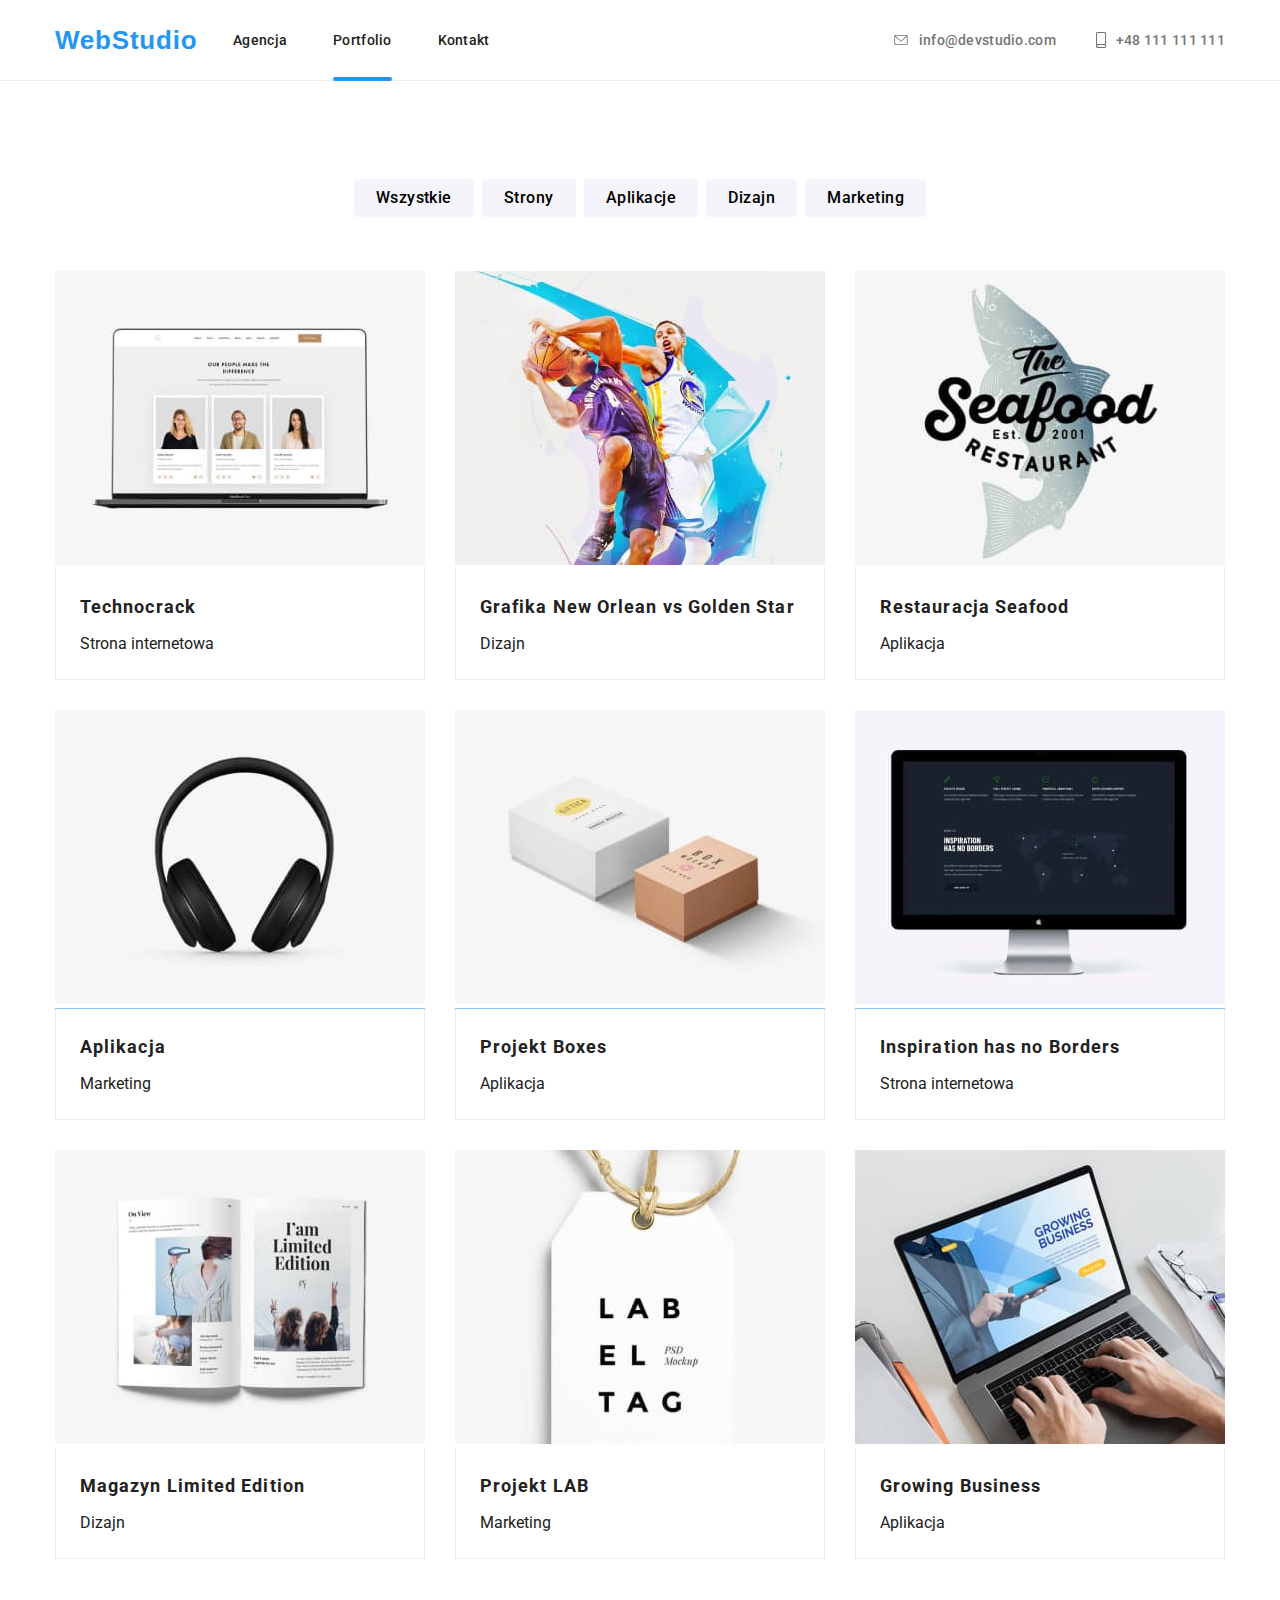
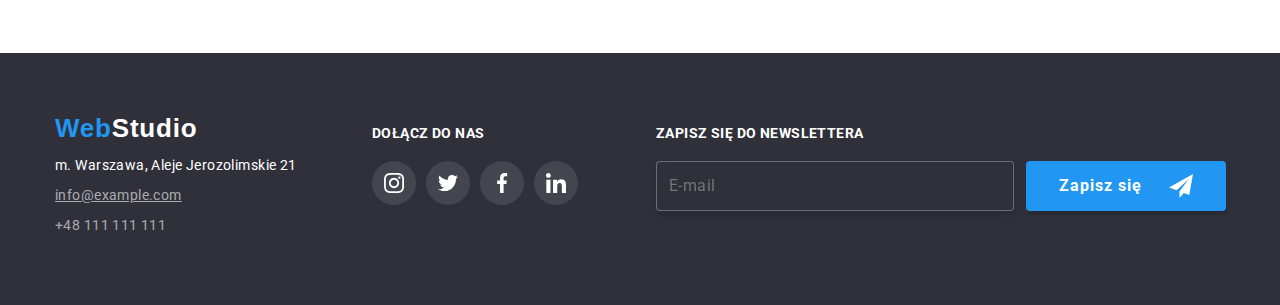
==== portfolio.html @ b569af30 "sd" ====
<!DOCTYPE html>
<html lang="en">
  <head>
    <link
      rel="stylesheet"
      href="https://cdnjs.cloudflare.com/ajax/libs/modern-normalize/1.0.0/modern-normalize.min.css"
    />
    <link rel="stylesheet" href="css/styles.css" />
    <link rel="preconnect" href="https://fonts.googleapis.com" />
    <link rel="preconnect" href="https://fonts.gstatic.com" crossorigin />
    <link
      href="https://fonts.googleapis.com/css2?family=Roboto:wght@400;500;700;900&display=swap"
      rel="stylesheet"
    />
    <meta charset="UTF-8" />
    <meta http-equiv="X-UA-Compatible" content="IE=edge" />
    <meta name="viewport" content="width=device-width, initial-scale=1.0" />
    <title>Portfolio</title>
  </head>
  <body>
    <!-- Nagłówek -->
    <header>
      <div class="header container">
        <!-- Nawigacja do innych stron -->
        <a class="header__logo" href="./index.html">Web<span>Studio</span></a>
        <ul class="header__navigation">
          <li class="header__item">
            <a class="header__link1" href="./index.html">Agencja</a>
          </li>
          <li class="header__item active">
            <a class="header__link1" href="./portfolio.html">Portfolio</a>
          </li>
          <li class="header__item">
            <a class="header__link1" href="/Kontakt">Kontakt</a>
          </li>
        </ul>
        <ul class="header__contacts">
          <li class="header-contacts-with-icon">
            <div class="header-contacts-div">
              <a class="header__link2" href="mailto:info@devstudio.com">
                <svg class="header-icon-svg" width="16px" height="10px">
                  <use href="./images/icons.svg#icon-envelope"></use>
                </svg>
                info@devstudio.com</a
              >
            </div>
          </li>
          <li class="header-contacts-with-icon">
            <div class="header-contacts-div">
              <a class="header__link2" href="tel:+48111111111">
                <svg class="header-icon-svg" width="10px" height="16px">
                  <use href="./images/icons.svg#icon-smartphone"></use>
                </svg>
                +48&nbsp111&nbsp111&nbsp111</a
              >
            </div>
          </li>
        </ul>
      </div>
    </header>
    <!-- Główna część strony -->
    <main>
      <section class="section">
        <ul class="portfolio__buttons container">
          <li><button class="portfolio__button">Wszystkie</button></li>
          <li><button class="portfolio__button">Strony</button></li>
          <li><button class="portfolio__button">Aplikacje</button></li>
          <li><button class="portfolio__button">Dizajn</button></li>
          <li><button class="portfolio__button">Marketing</button></li>
        </ul>
        <ul class="portfolio__cards container">
          <li class="main-cards-item">
            <figure class="card">
              <div class="card-box">
                <img
                  src="images\port1.jpg"
                  alt="port1.png"
                  width="370"
                  height="294"
                />
                <div class="card-overlay">
                  Technocrack jest popularną platformą wykorzystywaną do
                  rozpowszechniania koronawirusa. Firmy wykorzystują tę
                  platformę do celów szpiegowskich i ataków na niezabezpieczone
                  serwery konkurencji
                </div>
              </div>
              <figcaption>
                <h3 class="figure-title">Technocrack</h3>
                <p class="figure-description">Strona internetowa</p>
              </figcaption>
            </figure>
          </li>
          <li class="main-cards-item">
            <figure class="card">
              <div class="card-box">
                <img
                  src="images\port2.jpg"
                  alt="port2.png"
                  width="370"
                  height="294"
                />
                <div class="card-overlay">
                  Technocrack jest popularną platformą wykorzystywaną do
                  rozpowszechniania koronawirusa. Firmy wykorzystują tę
                  platformę do celów szpiegowskich i ataków na niezabezpieczone
                  serwery konkurencji
                </div>
              </div>
              <figcaption>
                <h3 class="figure-title">Grafika New Orlean vs Golden Star</h3>
                <p class="figure-description">Dizajn</p>
              </figcaption>
            </figure>
          </li>
          <li class="main-cards-item">
            <figure class="card">
              <div class="card-box">
                <img
                  src="images\port3.jpg"
                  alt="port3.png"
                  width="370"
                  height="294"
                />
                <div class="card-overlay">
                  Technocrack jest popularną platformą wykorzystywaną do
                  rozpowszechniania koronawirusa. Firmy wykorzystują tę
                  platformę do celów szpiegowskich i ataków na niezabezpieczone
                  serwery konkurencji
                </div>
              </div>
              <figcaption>
                <h3 class="figure-title">Restauracja Seafood</h3>
                <p class="figure-description">Aplikacja</p>
              </figcaption>
            </figure>
          </li>
          <li class="main-cards-item">
            <figure class="card">
              <div class="card-box">
                <img
                  src="images\port4.jpg"
                  alt="port4.png"
                  width="370"
                  height="294"
                />
                <div class="card-overlay">
                  Technocrack jest popularną platformą wykorzystywaną do
                  rozpowszechniania koronawirusa. Firmy wykorzystują tę
                  platformę do celów szpiegowskich i ataków na niezabezpieczone
                  serwery konkurencji
                </div>
              </div>
              <figcaption>
                <h3 class="figure-title">Aplikacja</h3>
                <p class="figure-description">Marketing</p>
              </figcaption>
            </figure>
          </li>
          <li class="main-cards-item">
            <figure class="card">
              <div class="card-box">
                <img
                  src="images\port5.jpg"
                  alt="port5.png"
                  width="370"
                  height="294"
                />
                <div class="card-overlay">
                  Technocrack jest popularną platformą wykorzystywaną do
                  rozpowszechniania koronawirusa. Firmy wykorzystują tę
                  platformę do celów szpiegowskich i ataków na niezabezpieczone
                  serwery konkurencji
                </div>
              </div>
              <figcaption>
                <h3 class="figure-title">Projekt Boxes</h3>
                <p class="figure-description">Aplikacja</p>
              </figcaption>
            </figure>
          </li>
          <li class="main-cards-item">
            <figure class="card">
              <div class="card-box">
                <img
                  src="images\port6.jpg"
                  alt="port6.png"
                  width="370"
                  height="294"
                />
                <div class="card-overlay">
                  Technocrack jest popularną platformą wykorzystywaną do
                  rozpowszechniania koronawirusa. Firmy wykorzystują tę
                  platformę do celów szpiegowskich i ataków na niezabezpieczone
                  serwery konkurencji
                </div>
              </div>
              <figcaption>
                <h3 class="figure-title">Inspiration has no Borders</h3>
                <p class="figure-description">Strona internetowa</p>
              </figcaption>
            </figure>
          </li>
          <li class="main-cards-item">
            <figure class="card">
              <div class="card-box">
                <img
                  src="images\port7.jpg"
                  alt="port7.png"
                  width="370"
                  height="294"
                />
                <div class="card-overlay">
                  Technocrack jest popularną platformą wykorzystywaną do
                  rozpowszechniania koronawirusa. Firmy wykorzystują tę
                  platformę do celów szpiegowskich i ataków na niezabezpieczone
                  serwery konkurencji
                </div>
              </div>
              <figcaption>
                <h3 class="figure-title">Magazyn Limited Edition</h3>
                <p class="figure-description">Dizajn</p>
              </figcaption>
            </figure>
          </li>
          <li class="main-cards-item">
            <figure class="card">
              <div class="card-box">
                <img
                  src="images\port8.jpg"
                  alt="port8.png"
                  width="370"
                  height="294"
                />
                <div class="card-overlay">
                  Technocrack jest popularną platformą wykorzystywaną do
                  rozpowszechniania koronawirusa. Firmy wykorzystują tę
                  platformę do celów szpiegowskich i ataków na niezabezpieczone
                  serwery konkurencji
                </div>
              </div>
              <figcaption>
                <h3 class="figure-title">Projekt LAB</h3>
                <p class="figure-description">Marketing</p>
              </figcaption>
            </figure>
          </li>
          <li class="main-cards-item">
            <figure class="card">
              <div class="card-box">
                <img
                  src="images\port9.jpg"
                  alt="port9.png"
                  width="370"
                  height="294"
                />
                <div class="card-overlay">
                  Technocrack jest popularną platformą wykorzystywaną do
                  rozpowszechniania koronawirusa. Firmy wykorzystują tę
                  platformę do celów szpiegowskich i ataków na niezabezpieczone
                  serwery konkurencji
                </div>
              </div>
              <figcaption>
                <h3 class="figure-title">Growing Business</h3>
                <p class="figure-description">Aplikacja</p>
              </figcaption>
            </figure>
          </li>
        </ul>
      </section>
    </main>
    <!-- Stopka strony -->
    <footer class="footer">
      <div class="footer-flex container">
        <address class="address">
          <ul class="">
            <li>
              <a class="footer-logo" href="./index.html"
                >Web<span>Studio</span></a
              >
            </li>
            <li class="footer-text">m. Warszawa, Aleje Jerozolimskie 21</li>
            <li class="footer-text">
              <a class="footer-mail" href="mailto:info@example.com"
                >info@example.com</a
              >
            </li>
            <li class="footer-text">
              <a class="footer-phone" href="tel:+48111111111"
                >+48 111 111 111</a
              >
            </li>
          </ul>
        </address>
        <div class="footer-icons">
          <h4 class="footer-join">Dołącz do nas</h4>
          <ul class="footer-icons-list">
            <li>
              <div class="footer-div">
                <svg class="footer-icons-svg">
                  <use href="./images/icons.svg#icon-insta"></use>
                </svg>
              </div>
            </li>
            <li>
              <div class="footer-div">
                <svg class="footer-icons-svg">
                  <use href="./images/icons.svg#icon-twitter"></use>
                </svg>
              </div>
            </li>
            <li>
              <div class="footer-div">
                <svg class="footer-icons-svg">
                  <use href="./images/icons.svg#icon-fb"></use>
                </svg>
              </div>
            </li>
            <li>
              <div class="footer-div">
                <svg class="footer-icons-svg">
                  <use href="./images/icons.svg#icon-linkedin"></use>
                </svg>
              </div>
            </li>
          </ul>
        </div>
        <div>
          <form class="footer-form">
            <label class="footer-newsletter-label">
              Zapisz się do newslettera
              <input
                class="footer-newsletter"
                type="email"
                name="email"
                placeholder="E-mail"
              />
            </label>
            <button class="footer-newsletter-button">
              Zapisz się
              <svg>
                <use href="./images/icons.svg#icon-send"></use>
              </svg>
            </button>
          </form>
        </div>
      </div>
    </footer>
  </body>
</html>
---- css/styles.css ----
body {
  font-family: "Roboto", sans-serif;
  color: var(--font-gray);
}
* {
  box-sizing: border-box;
}
:root {
  --blue: #2196f3;
  --light-gray: #757575;
  --dark-gray: #2f303a;
  --font-gray: #212121;
  --icon-gray: #afb1b8;
  --button-gray: #f5f4fa;
}
ul {
  padding: 0px;
  list-style-type: none;
  margin: 0;
}
.container {
  max-width: 1200px;
  width: 100%;
  margin: 0 auto;
  padding: 0 15px;
}
.section {
  padding: 94px 0;
}
header {
  border-bottom: 1px solid #ececec;
}
.header {
  background-color: #fff;
  /* color: #212121; */
  display: flex;
  justify-content: space-between;
  align-items: center;
  height: 80px;
}
.header__navigation {
  display: flex;
  top: 32px;
  margin-right: 345px;
  align-items: center;
  list-style: none;
}
.header__contacts {
  display: flex;
  text-align: center;
  align-items: center;
  justify-content: space-between;
  list-style: none;
}
.header-icon-svg {
  display: block;
  fill: var(--light-gray);
  margin-right: 10px;
}
.header-contacts-with-icon {
  display: flex;
  align-items: center;
  margin: 15px;
}
.header-contacts-div {
  display: flex;
  align-items: center;
  justify-content: flex-start;
}
.header-contacts-with-icon:last-child {
  margin-right: 0;
}
.header__logo {
  display: block;
  text-decoration: none;
  width: 145px;
  height: 31px;
  /* left: 215px;
  top: 24px; */
  font-family: "Raleway", sans-serif;
  font-style: normal;
  font-weight: 700;
  font-size: 26px;
  line-height: 31px;
  /* identical to box height */
  letter-spacing: 0.03em;
  color: var(--blue);
}
.navigation-logo > span {
  color: var(--font-gray);
}
.header__link1 {
  display: block;
  font-style: normal;
  font-weight: 500;
  font-size: 14px;
  line-height: 16px;
  letter-spacing: 0.02em;
  font-weight: 500;
  text-decoration: none;
  color: var(--font-gray);
  transition-property: color;
  transition-duration: 250ms;
  transition-timing-function: cubic-bezier(0.4, 0, 0.2, 1);
}
.header__link1:hover {
  color: var(--blue);
}
.header__link1:focus {
  color: var(--blue);
}
.header__link2 {
  display: flex;
  align-items: center;
  justify-content: center;
  font-style: normal;
  font-weight: 500;
  font-size: 14px;
  line-height: 16px;
  letter-spacing: 0.02em;
  padding-left: 10px;
  text-decoration: none;
  color: var(--light-gray);
  transition-property: color;
  transition-duration: 250ms;
  transition-timing-function: cubic-bezier(0.4, 0, 0.2, 1);
}
.header__link2 svg {
  transition-property: fill;
  transition-duration: 250ms;
  transition-timing-function: cubic-bezier(0.4, 0, 0.2, 1);
}
.header__link2:hover {
  color: var(--blue);
}
.header__link2:hover svg {
  fill: var(--blue);
}
.header__link2:focus {
  color: var(--blue);
}
.header__link2:focus svg {
  fill: var(--blue);
}
.header__item {
  margin-left: 23px;
  margin-right: 23px;
}
.active::after {
  content: "";
  display: block;
  position: relative;
  border-bottom: 4px solid var(--blue);
  border-radius: 2px;
  margin-top: -4px;
  top: 33px;
}
.bg {
  display: flex;
  flex-direction: column;
  align-items: center;
  justify-content: center;
  height: 600px;
  max-width: 1600px;
  margin: 0 auto;
  background-position: center;
  background-repeat: no-repeat;
  background-image: radial-gradient(
      circle,
      rgba(63, 94, 251, 1) 0%,
      rgba(47, 48, 58, 0.4) 0%
    ),
    url("../images/main-bg-photo.jpg");
  background-size: cover;
}
.guzik {
  display: flex;
}
.bg-title {
  font-family: "Roboto";
  font-style: normal;
  font-weight: 900;
  font-size: 44px;
  line-height: 60px;
  text-align: center;
  letter-spacing: 0.06em;
  text-transform: uppercase;
  display: block;
  text-align: center;
  color: white;
}
.bg-button {
  padding: 10px 41px 10px 42px;
  font-family: "Roboto", sans-serif;
  font-style: normal;
  font-weight: 700;
  font-size: 16px;
  line-height: 30px;
  margin: 0 auto;
  align-items: center;
  text-align: center;
  letter-spacing: 0.06em;
  box-shadow: 0px 4px 4px rgba(0, 0, 0, 0.15);
  border: 0;
  border-radius: 4px;
  cursor: pointer;
  color: white;
  background-color: var(--blue);
}
.bg-button:hover {
  background-color: var(--blue);
}
.lorem {
  display: flex;
  align-content: center;
  /* padding: 0; */
}
.lorem-box {
  padding: 0 15px 0 15px;
  display: flex;
  flex-direction: column;
  align-items: flex-start;
  justify-content: space-between;
}
.lorem-box:last-child {
  padding-right: 0px;
}
.lorem-box:first-child {
  padding-left: 0px;
}
.lorem-icon {
  display: flex;
  justify-content: center;
  align-items: center;
  width: 270px;
  height: 120px;
  background: var(--button-gray);
  border-radius: 4px;
}
.lorem-icon-svg {
  width: 70px;
  height: 70px;
}
.lorem-title {
  width: 270px;
  height: 16px;
  margin-top: 30px;
  font-style: normal;
  font-weight: 700;
  font-size: 14px;
  line-height: 16px;
  letter-spacing: 0.03em;
  text-transform: uppercase;
}
.lorem-text {
  height: 75px;
  left: 215px;
  text-align: justify;
  font-style: normal;
  font-weight: 400;
  font-size: 14px;
  line-height: 24px;
  letter-spacing: 0.03em;
  color: var(--light-gray);
}
.about {
  display: flex;
  flex-direction: column;
  align-items: center;
}
#about {
  padding-top: 0;
}
.about-div {
  display: flex;
  align-items: center;
  justify-content: center;
  background: rgba(47, 48, 58, 0.8);
  width: 100%;
  position: absolute;
  top: 224px;
  left: 0;
  right: 0;
  bottom: 0;
  color: white;
  font-weight: 700;
  font-size: 14px;
  line-height: 16px;
  letter-spacing: 0.03em;
}
.about-ul {
  width: 1600px;
  padding: 0px;
  margin-left: 215px;
  margin-right: 215px;
  justify-content: center;
  display: flex;
  align-items: center;
}
.about-img {
  position: relative;
  display: flex;
  margin: 0 15px 0 15px;
}
.team {
  list-style: none;
  display: flex;
  flex-direction: column;
  justify-content: center;
  /* height: 600px; */
  max-width: 1600px;
  margin: 0 auto;
}
.team-bg {
  background-color: var(--button-gray);
  margin: 0 auto;
}
.team-header {
  text-align: center;
  margin: 0 0 50px;
  font-weight: 700;
  font-size: 36px;
  line-height: 42px;
  letter-spacing: 0.03em;
}
.team-ul {
  display: flex;
  align-items: center;
  justify-content: space-between;
  margin: 0;
}
.team-figure {
  margin: 0;
  padding: 0 15px 0 15px;
  display: flex;
  flex-direction: column;
  justify-content: center;
  text-align: center;
  background-color: white;
  box-shadow: 0px 1px 3px rgba(0, 0, 0, 0.12), 0px 1px 1px rgba(0, 0, 0, 0.14),
    0px 2px 1px rgba(0, 0, 0, 0.2);
  border-radius: 0px 0px 4px 4px;
}
.team-figure:first-child {
  padding-left: 0px;
}
.team-figure:last-child {
  padding-right: 0px;
}
.figure-title {
  margin: 0;
  padding: 20px 24px 4px;
  font-weight: 700;
  font-size: 18px;
  line-height: 36px;
  letter-spacing: 0.06em;
}
.figure-description {
  margin: 0;
  font-weight: 400;
  font-size: 16px;
  line-height: 30px;
  padding: 0 24px 20px;
}
.team-icons {
  display: flex;
  justify-content: space-evenly;
  align-content: center;
}
.team-icons-item {
  padding-bottom: 30px;
}
.team-icons-item:first-child {
  padding-left: 32px;
}
.team-icons-item:last-child {
  padding-right: 32px;
}
.team-icons-svg {
  fill: var(--icon-gray);
  height: 44px;
  width: 44px;
  border-radius: 50%;
  transition-property: fill, background-color;
  transition-duration: 250ms;
  transition-timing-function: cubic-bezier(0.4, 0, 0.2, 1);
}
.team-icons-svg:hover {
  fill: white;
  background: var(--blue);
  cursor: pointer;
}
.team-icons-svg:focus {
  fill: white;
  background: var(--blue);
  cursor: pointer;
}
.client-box {
  display: flex;
  align-items: center;
  justify-content: center;
  width: 170px;
  height: 92px;
  border: 1px solid var(--icon-gray);
  fill: var(--icon-gray);
  border-radius: 4px;
  cursor: pointer;
  transition-property: fill, border;
  transition-duration: 250ms;
  transition-timing-function: cubic-bezier(0.4, 0, 0.2, 1);
}
.client-box:hover {
  fill: var(--blue);
  border: 1px solid var(--blue);
}
.client-box:focus {
  fill: var(--blue);
  border: 1px solid var(--blue);
}
.portfolio__button {
  display: flex;
  font-family: "Roboto", sans-serif;
  font-style: normal;
  font-weight: 500;
  font-size: 16px;
  line-height: 26px;
  border: 0px;
  padding: 6px 22px;
  text-align: center;
  letter-spacing: 0.03em;
  margin: 4px;
  cursor: pointer;
  background-color: var(--button-gray);
  border-radius: 4px;
  transition-property: color, background-color, box-shadow;
  transition-duration: 250ms;
  transition-timing-function: cubic-bezier(0.4, 0, 0.2, 1);
}
.portfolio__button:hover {
  color: #fff;
  background-color: var(--blue);
  box-shadow: 0px 3px 1px rgba(0, 0, 0, 0.1), 0px 1px 2px rgba(0, 0, 0, 0.08),
    0px 2px 2px rgba(0, 0, 0, 0.12);
}
.portfolio__button:focus {
  color: #fff;
  background-color: var(--blue);
  box-shadow: 0px 3px 1px rgba(0, 0, 0, 0.1), 0px 1px 2px rgba(0, 0, 0, 0.08),
    0px 2px 2px rgba(0, 0, 0, 0.12);
}
.portfolio__buttons {
  display: flex;
  align-items: center;
  justify-content: center;
  padding-bottom: 50px;
}
.portfolio__cards {
  display: flex;
  flex-wrap: wrap;
  justify-content: space-between;
}
.main-cards-item {
  margin: 0 0 30px 0;
}
.main-cards-item:nth-child(n + 7) {
  margin: 0;
}
.card {
  margin: 0;
  display: flex;
  flex-direction: column;
  align-items: flex-start;
  transition-property: box-shadow;
  transition-duration: 250ms;
  transition-timing-function: cubic-bezier(0.4, 0, 0.2, 1);
}
.card:hover {
  box-shadow: 0px 1px 1px rgba(0, 0, 0, 0.12), 0px 4px 4px rgba(0, 0, 0, 0.06),
    1px 4px 6px rgba(0, 0, 0, 0.16);
  cursor: pointer;
}
.card:focus {
  box-shadow: 0px 1px 1px rgba(0, 0, 0, 0.12), 0px 4px 4px rgba(0, 0, 0, 0.06),
    1px 4px 6px rgba(0, 0, 0, 0.16);
  cursor: pointer;
}
.card-box {
  position: relative;
  overflow: hidden;
}
.card-box:hover > .card-overlay {
  transform: translateY(0%);
}
.card-overlay {
  position: absolute;
  display: flex;
  align-items: center;
  padding: 49px 45px 49px 24px;
  font-weight: 400;
  font-size: 18px;
  line-height: 28px;
  letter-spacing: 0.03em;
  background-color: rgba(33, 150, 243, 0.9);
  color: white;
  bottom: 0;
  width: 100%;
  height: 100%;
  transform: translateY(100%);
  transition: transform 250ms ease;
}
.card > figcaption {
  display: block;
  border-left: 1px solid #eeeeee;
  border-right: 1px solid #eeeeee;
  border-bottom: 1px solid #eeeeee;
  width: 100%;
}
.footer {
  height: 252px;
  /* max-width: 1600px; */
  margin: 0 auto;
  background-color: var(--dark-gray);
  font-style: normal;
  text-decoration: none;
  color: white;
}
.footer-logo {
  display: block;
  padding-top: 60px;
  padding-bottom: 20px;
  margin-bottom: 20px;
  width: 145px;
  height: 31px;
  left: 215px;
  font-family: "Raleway", sans-serif;
  font-style: normal;
  font-weight: 700;
  font-size: 26px;
  line-height: 31px;
  letter-spacing: 0.03em;
  text-decoration: none;
  color: var(--blue);
}
.footer-logo > span {
  font-family: "Raleway", sans-serif;
  font-style: normal;
  font-weight: 700;
  font-size: 26px;
  line-height: 31px;
  letter-spacing: 0.03em;
  text-decoration: none;
  color: white;
}
.footer-text {
  margin-bottom: 9px;
  width: 247px;
  height: 21px;
  left: 215px;
  font-family: "Roboto";
  font-style: normal;
  font-weight: 400;
  font-size: 14px;
  line-height: 24px;
  letter-spacing: 0.03em;
}
.footer-mail {
  margin-bottom: 9px;
  width: 231px;
  height: 21px;
  left: 215px;
  font-style: normal;
  font-weight: 400;
  font-size: 14px;
  line-height: 24px;
  /* or 171% */
  letter-spacing: 0.03em;
  text-decoration-line: underline;
  color: rgba(255, 255, 255, 0.6);
  transition-property: color;
  transition-duration: 250ms;
  transition-timing-function: cubic-bezier(0.4, 0, 0.2, 1);
}
.footer-mail:hover {
  color: var(--blue);
}
.footer-mail:focus {
  color: var(--blue);
}
.footer-phone {
  margin-bottom: 9px;
  width: 231px;
  height: 21px;
  left: 215px;
  font-style: normal;
  font-weight: 400;
  font-size: 14px;
  line-height: 24px;
  /* or 171% */
  letter-spacing: 0.03em;
  color: rgba(255, 255, 255, 0.6);
  text-decoration: none;
  transition-property: color;
  transition-duration: 250ms;
  transition-timing-function: cubic-bezier(0.4, 0, 0.2, 1);
}
.footer-phone:hover {
  color: var(--blue);
}
.footer-phone:focus {
  color: var(--blue);
}
.footer-flex {
  display: flex;
  align-items: flex-start;
}
.footer-join {
  margin-bottom: 20px;
  display: flex;
  justify-content: flex-start;
  text-transform: uppercase;
  font-weight: 700;
  font-size: 14px;
  line-height: 16px;
  letter-spacing: 0.03em;
}

.footer-ul {
  display: block;
}
.footer-icons {
  display: flex;
  flex-direction: column;
  align-items: flex-start;
  padding-left: 70px;
}
.footer-icons-list {
  display: flex;
  justify-content: space-around;
  align-content: center;
}
.footer-div {
  display: flex;
  padding-right: 10px;
}
.footer-icons-svg {
  height: 44px;
  width: 44px;
  border-radius: 50%;
  /* padding-right: 5px; */
  background: rgba(255, 255, 255, 0.1);
  fill: white;
  transition-property: background, color;
  transition-duration: 250ms;
  transition-timing-function: cubic-bezier(0.4, 0, 0.2, 1);
}

.footer-icons-svg:hover {
  background: var(--blue);
  cursor: pointer;
}
.footer-icons-svg:focus {
  color: var(--blue);
}
.footer-form {
  display: flex;
  align-items: center;
}
.footer-newsletter {
  display: block;
  text-indent: 10px;
  width: 358px;
  height: 50px;
  background-color: var(--dark-gray);
  border: 1px solid rgba(255, 255, 255, 0.3);
  filter: drop-shadow(0px 4px 4px rgba(0, 0, 0, 0.15));
  border-radius: 4px;
  margin-top: 20px;
  color: rgba(255, 255, 255, 0.6);
}
.footer-newsletter::placeholder {
  text-indent: 10px;
  font-weight: 400;
  font-size: 16px;
  line-height: 20px;
  letter-spacing: 0.03em;
}
.footer-newsletter-label {
  display: flex;
  flex-direction: column;
  justify-content: flex-start;
  text-transform: uppercase;
  font-weight: 700;
  font-size: 14px;
  line-height: 16px;
  letter-spacing: 0.03em;
  padding-top: 72px;
  padding-left: 68px;
}
.footer-newsletter-button {
  display: flex;
  align-items: center;
  justify-content: space-evenly;
  margin-top: 108px;
  margin-left: 12px;
  width: 200px;
  height: 50px;
  background: var(--blue);
  box-shadow: 0px 4px 4px rgba(0, 0, 0, 0.15);
  border: 0;
  border-radius: 4px;
  font-family: "Roboto";
  font-style: normal;
  font-weight: 700;
  font-size: 16px;
  line-height: 30px;
  text-align: center;
  letter-spacing: 0.06em;
  color: #ffffff;
}
.footer-newsletter-button:hover {
  cursor: pointer;
}
.footer-newsletter-button > svg {
  width: 24px;
  height: 24px;
  fill: #fff;
}
.footer-join {
  margin: 0 0 20px;
  padding-top: 72px;
  display: flex;
  flex-direction: column;
  align-items: flex-start;
}
.address {
  font-style: normal;
  text-decoration: none;
  color: white;
}
.backdrop {
  position: fixed;
  top: 0;
  left: 0;
  height: 100%;
  width: 100%;
  background-color: rgba(0, 0, 0, 0.2);
  transition: 500ms cubic-bezier(0.4, 0, 0.2, 1);
  transition-property: scale, opacity, visibility;
}
.modal {
  position: absolute;
  top: 50%;
  left: 50%;
  width: 528px;
  min-height: 581px;
  background-color: #fff;
  border-radius: 4px;
  transform: translate(-50%, -50%);
  box-shadow: 0px 1px 3px rgba(0, 0, 0, 0.12), 0px 1px 1px rgba(0, 0, 0, 0.14),
    0px 2px 1px rgba(0, 0, 0, 0.2);
}
.modal__title {
  font-weight: 700;
  font-size: 20px;
  line-height: 23px;
  text-align: center;
  letter-spacing: 0.03em;
  color: var(--font-gray);
  margin: 40px 0 12px;
}
.modal__form {
  display: flex;
  flex-direction: column;
  align-items: center;
}
.modal__label {
  position: relative;
  display: flex;
  flex-direction: column;
}
.modal__comment {
  resize: none;
  outline: none;
  padding: 12px 16px;
  text-align: start;
  margin: 4px 0 10px;
  width: 448px;
  height: 120px;
  border: 1px solid rgba(33, 33, 33, 0.2);
  border-radius: 4px;
  transition-duration: 250ms;
  transition-timing-function: cubic-bezier(0.4, 0, 0.2, 1);
}
.modal__comment:focus {
  border: 1px solid var(--blue);
}
.modal__link {
  color: var(--blue);
  text-decoration: none;
}
.modal__button {
  margin-top: 30px;
  width: 200px;
  height: 50px;
  background: var(--blue);
  box-shadow: 0px 4px 4px rgba(0, 0, 0, 0.15);
  border: 0;
  border-radius: 4px;
  font-family: "Roboto";
  font-style: normal;
  font-weight: 700;
  font-size: 16px;
  line-height: 30px;
  text-align: center;
  letter-spacing: 0.06em;
  color: #ffffff;
}
.modal__button:hover {
  cursor: pointer;
}
.modal__policy {
  display: flex;
  align-items: center;
  margin-top: 10px;
  justify-content: space-around;
}
.modal__checkbox {
  display: block;
  width: 16px;
  height: 15px;
  outline: none;
  appearance: none;
  background: url(../images/checkbox.svg);
  background-repeat: no-repeat;
  background-position: center;
}
.modal__checkbox--text {
  display: block;
  text-indent: 8px;
  color: var(--light-gray);
  font-weight: 400;
  font-size: 14px;
  line-height: 24px;
  letter-spacing: 0.03em;
}
.modal__checkbox:hover {
  cursor: pointer;
}
.modal__checkbox:checked {
  background-color: var(--blue);
  appearance: none;
  background: url(../images/icon-check.svg);
  background-repeat: no-repeat;
  background-position: center;
  /* fill: var(--blue); */
}
.modal__label > svg {
  position: absolute;
  top: 36px;
  left: 15px;
}
.close-button {
  position: absolute;
  top: 8px;
  right: 8px;
  width: 30px;
  height: 30px;
  background-color: #fff;
  border-radius: 50%;
  border: 1px solid rgba(0, 0, 0, 0.1);
  cursor: pointer;
}
.is-hidden {
  scale: 1;
  opacity: 0;
  visibility: hidden;
  pointer-events: none;
}
.modal__input {
  display: block;
  text-indent: 42px;
  margin: 4px 0 10px;
  width: 448px;
  height: 40px;
  border: 1px solid rgba(33, 33, 33, 0.2);
  border-radius: 4px;
  transition-duration: 250ms;
  transition-timing-function: cubic-bezier(0.4, 0, 0.2, 1);
}
.modal__input:focus {
  outline: none;
  border: 1px solid var(--blue);
}
.modal__label:focus-within .modal__icon {
  fill: var(--blue);
}
.modal__icon {
  fill: var(--font-gray);
  transition-duration: 250ms;
  transition-timing-function: cubic-bezier(0.4, 0, 0.2, 1);
}
.modal__icon--person {
  width: 12px;
  height: 12px;
}
.modal__icon--phone {
  width: 13px;
  height: 13px;
}
.modal__icon--email {
  width: 15px;
  height: 12px;
}
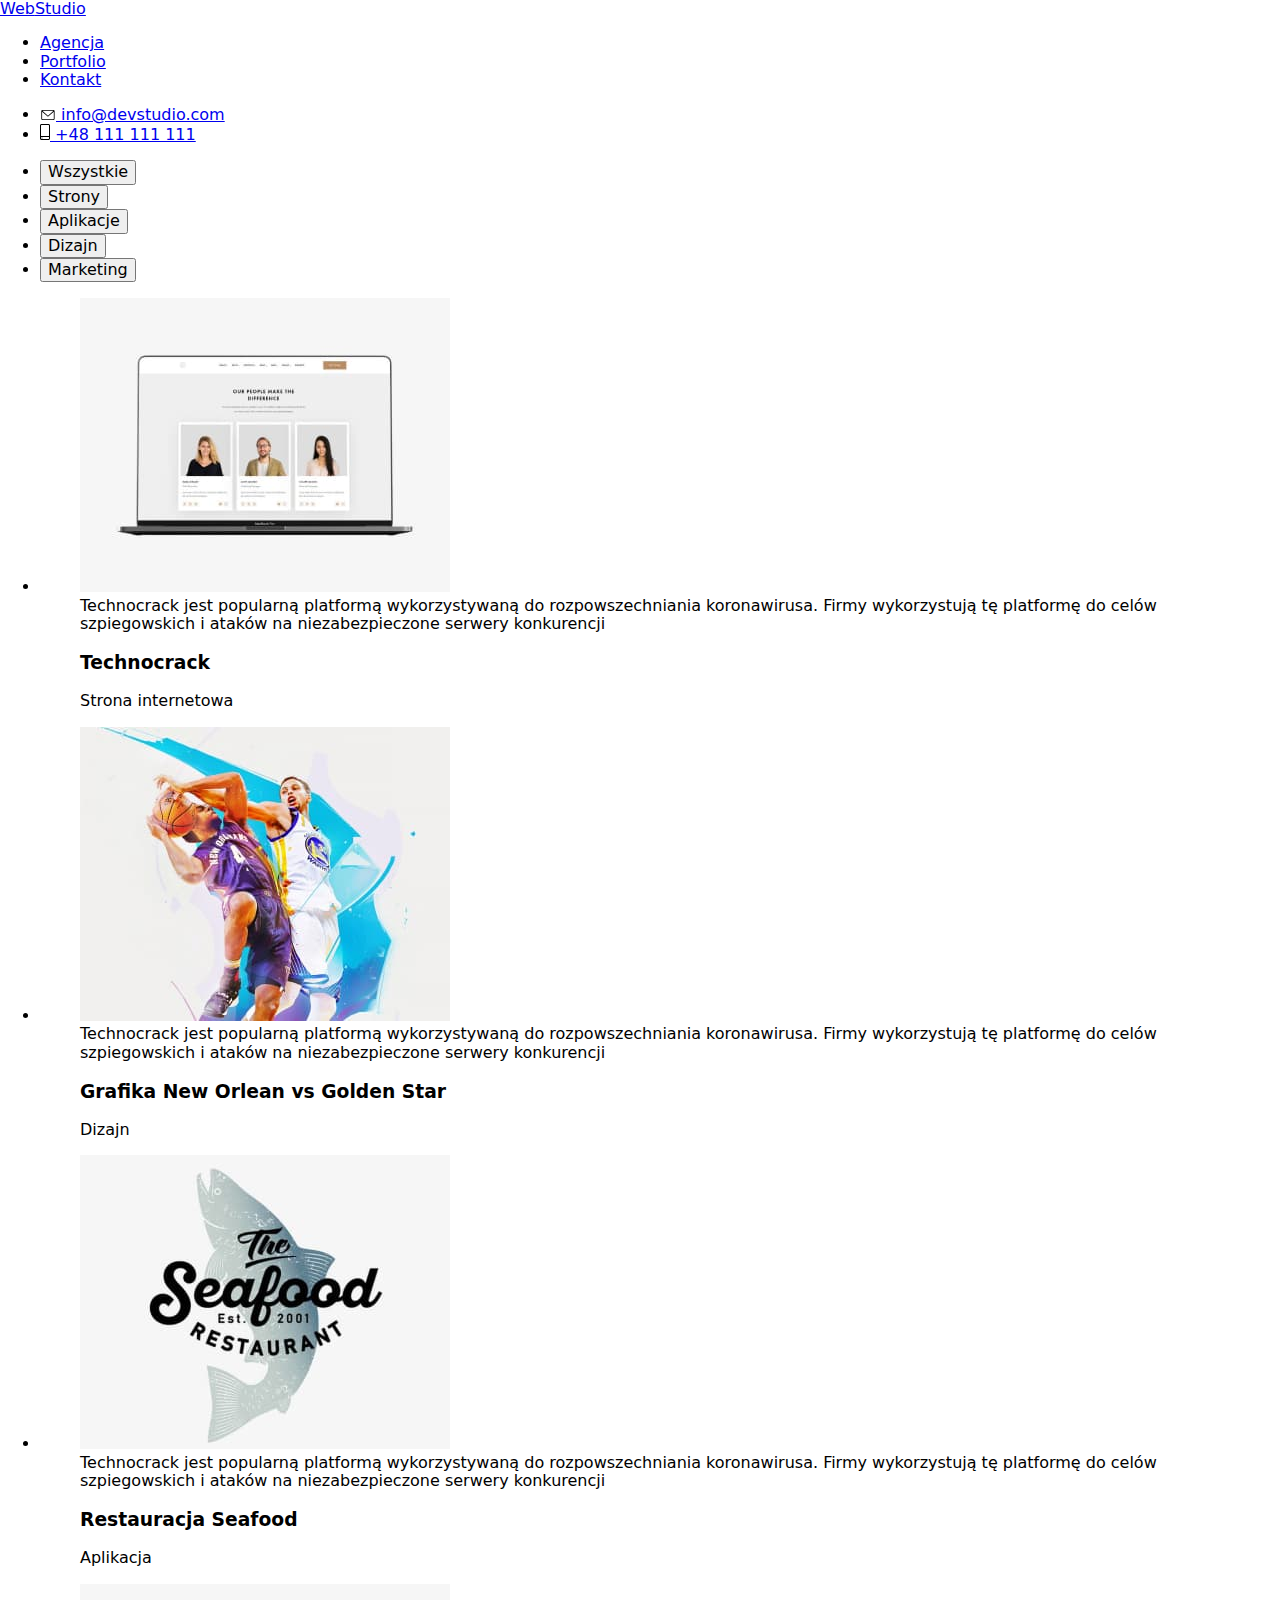
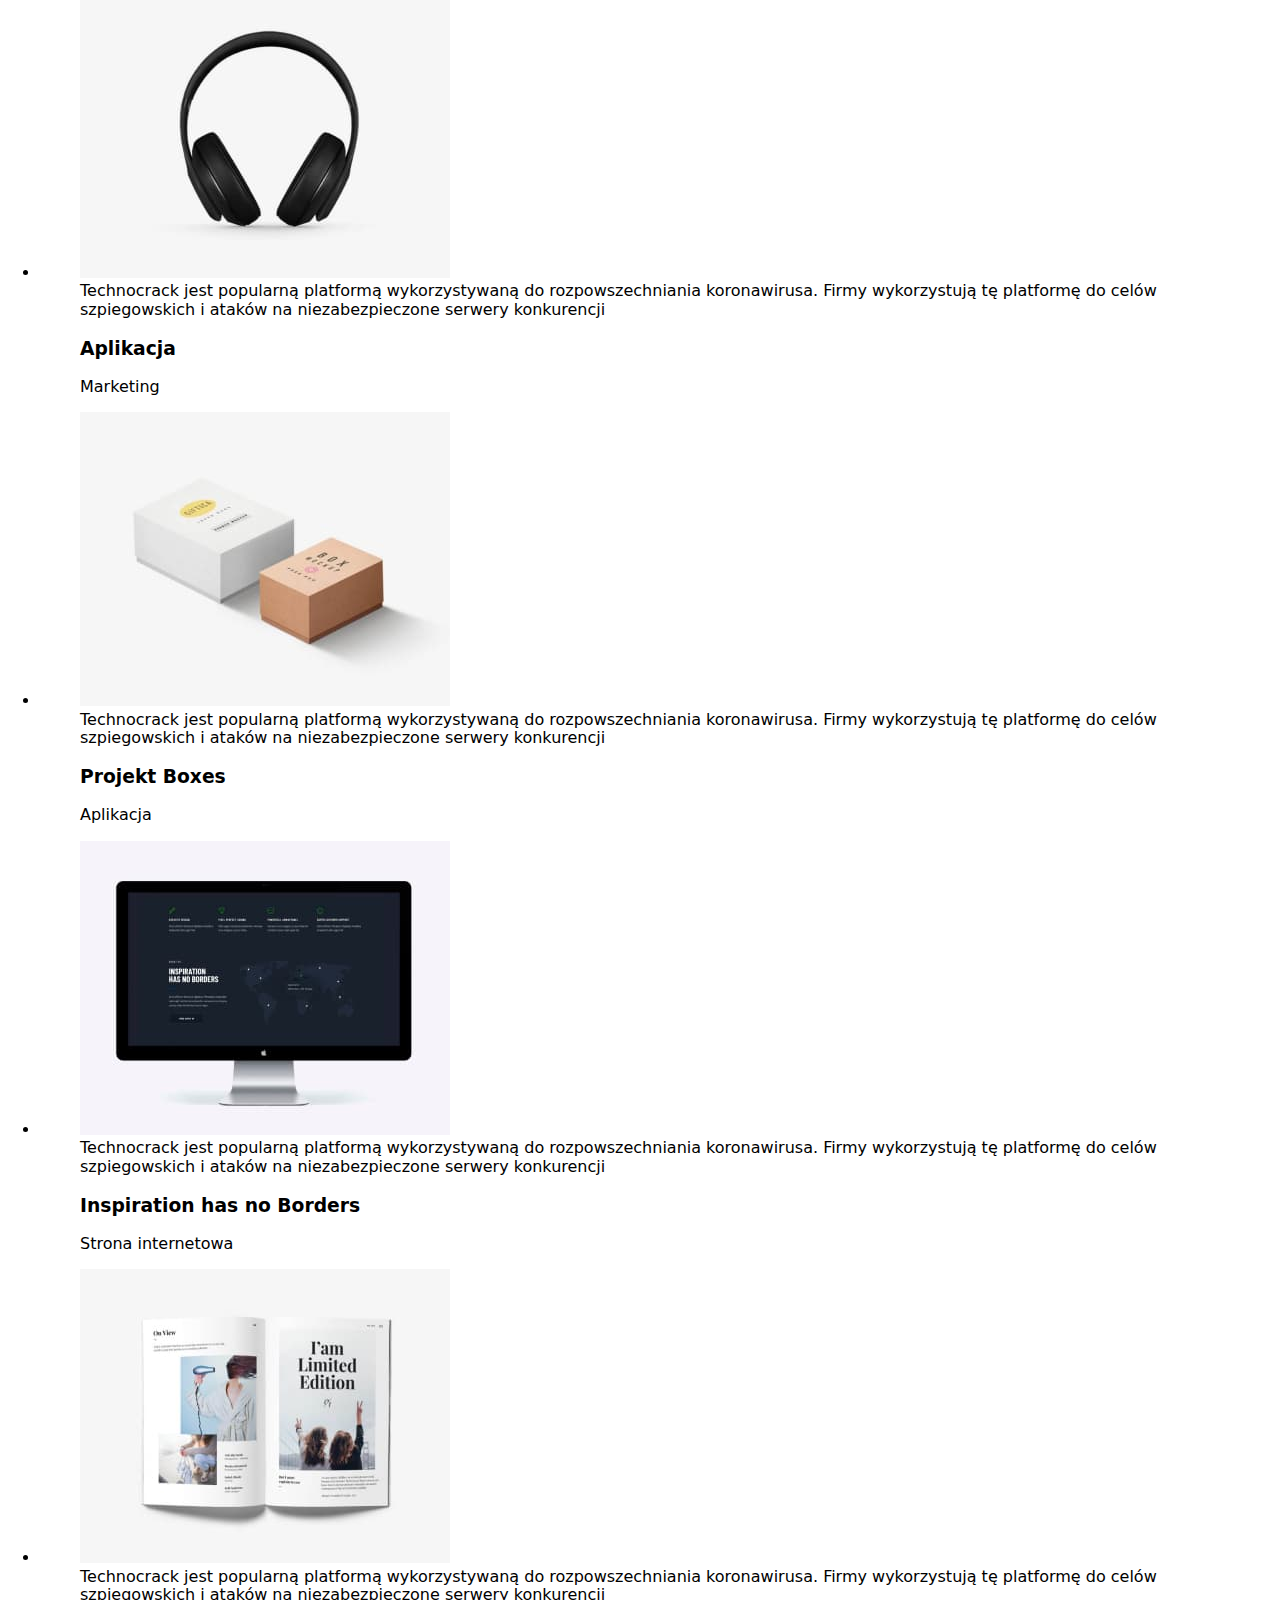
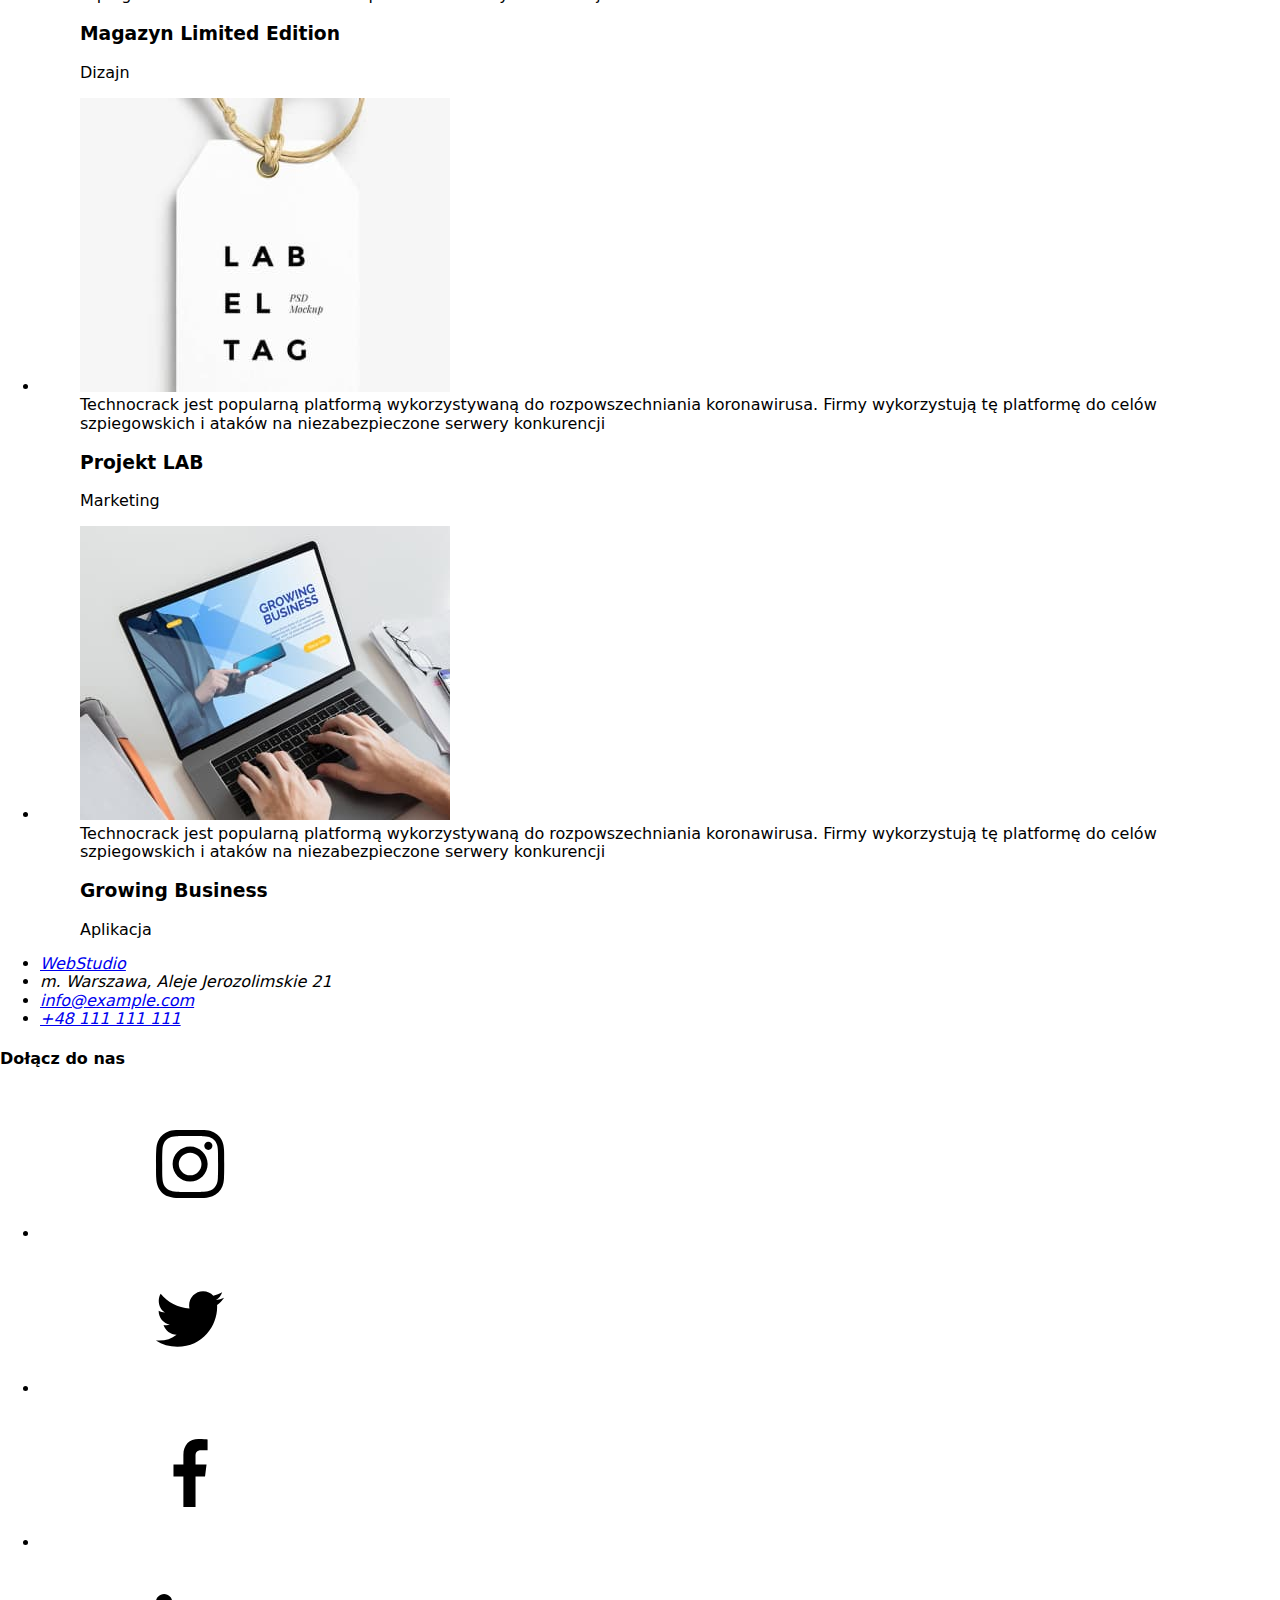
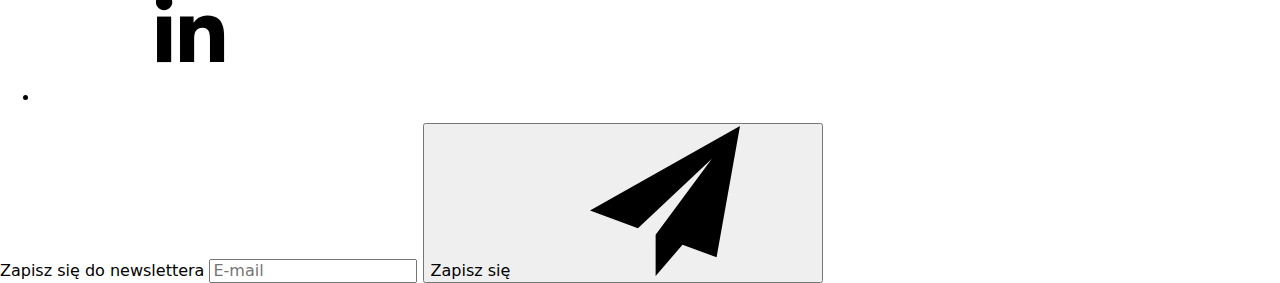
==== commit 18b4893f: "f" ====
--- a/portfolio.html
+++ b/portfolio.html
@@ -5,7 +5,7 @@
       rel="stylesheet"
       href="https://cdnjs.cloudflare.com/ajax/libs/modern-normalize/1.0.0/modern-normalize.min.css"
     />
-    <link rel="stylesheet" href="css/styles.css" />
+    <link rel="stylesheet" href="css\main.min.css" />
     <link rel="preconnect" href="https://fonts.googleapis.com" />
     <link rel="preconnect" href="https://fonts.gstatic.com" crossorigin />
     <link
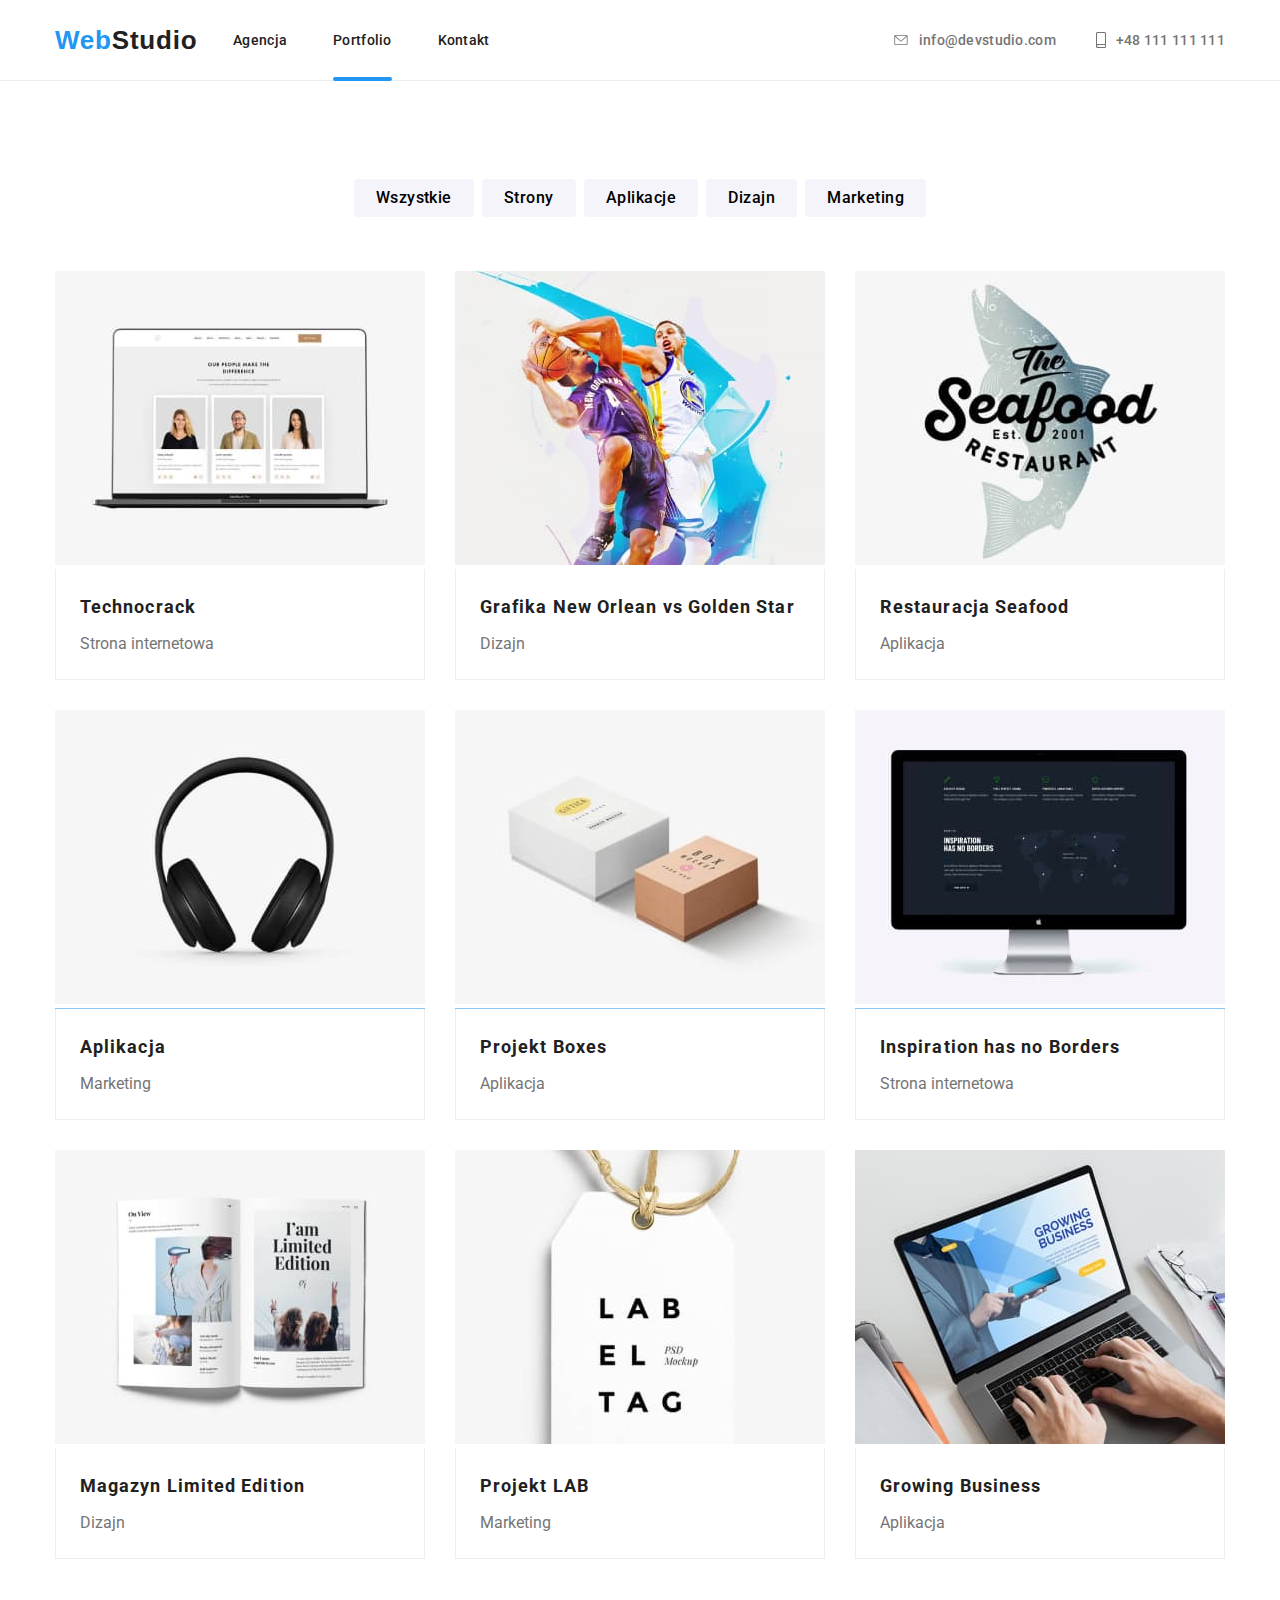
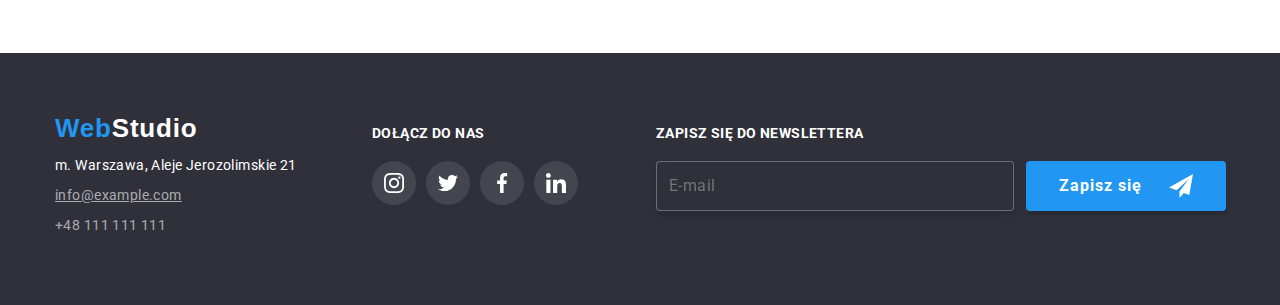
==== commit 702bda78: "chyba działa" ====
--- a/portfolio.html
+++ b/portfolio.html
@@ -18,11 +18,12 @@
     <title>Portfolio</title>
   </head>
   <body>
-    <!-- Nagłówek -->
-    <header>
+     <!-- Nagłówek -->
+     <header>
       <div class="header container">
         <!-- Nawigacja do innych stron -->
-        <a class="header__logo" href="./index.html">Web<span>Studio</span></a>
+        <a class="header__logo" href="./index.html">Web<span>Studio</span>
+        </a>
         <ul class="header__navigation">
           <li class="header__item">
             <a class="header__link1" href="./index.html">Agencja</a>
@@ -35,24 +36,24 @@
           </li>
         </ul>
         <ul class="header__contacts">
-          <li class="header-contacts-with-icon">
-            <div class="header-contacts-div">
+          <li class="header__contacts--icon">
+            <div class="header__contacts--div">
               <a class="header__link2" href="mailto:info@devstudio.com">
-                <svg class="header-icon-svg" width="16px" height="10px">
+                <svg class="header__icon" width="16px" height="10px">
                   <use href="./images/icons.svg#icon-envelope"></use>
                 </svg>
-                info@devstudio.com</a
-              >
+                info@devstudio.com
+              </a>
             </div>
           </li>
-          <li class="header-contacts-with-icon">
-            <div class="header-contacts-div">
+          <li class="header__contacts--icon">
+            <div class="header__contacts--div">
               <a class="header__link2" href="tel:+48111111111">
-                <svg class="header-icon-svg" width="10px" height="16px">
+                <svg class="header__icon" width="10px" height="16px">
                   <use href="./images/icons.svg#icon-smartphone"></use>
                 </svg>
-                +48&nbsp111&nbsp111&nbsp111</a
-              >
+                +48&nbsp111&nbsp111&nbsp111
+              </a>
             </div>
           </li>
         </ul>
@@ -61,265 +62,264 @@
     <!-- Główna część strony -->
     <main>
       <section class="section">
-        <ul class="portfolio__buttons container">
-          <li><button class="portfolio__button">Wszystkie</button></li>
-          <li><button class="portfolio__button">Strony</button></li>
-          <li><button class="portfolio__button">Aplikacje</button></li>
-          <li><button class="portfolio__button">Dizajn</button></li>
-          <li><button class="portfolio__button">Marketing</button></li>
+        <ul class="portfoliobtns container">
+          <li><button class="portfoliobtns__button">Wszystkie</button></li>
+          <li><button class="portfoliobtns__button">Strony</button></li>
+          <li><button class="portfoliobtns__button">Aplikacje</button></li>
+          <li><button class="portfoliobtns__button">Dizajn</button></li>
+          <li><button class="portfoliobtns__button">Marketing</button></li>
         </ul>
-        <ul class="portfolio__cards container">
-          <li class="main-cards-item">
-            <figure class="card">
-              <div class="card-box">
+        <ul class="portfoliocrds container">
+          <li class="portfoliocrds__item">
+            <figure class="portfoliocrds__card">
+              <div class="portfoliocrds__box">
                 <img
                   src="images\port1.jpg"
                   alt="port1.png"
                   width="370"
                   height="294"
                 />
-                <div class="card-overlay">
-                  Technocrack jest popularną platformą wykorzystywaną do
-                  rozpowszechniania koronawirusa. Firmy wykorzystują tę
-                  platformę do celów szpiegowskich i ataków na niezabezpieczone
-                  serwery konkurencji
-                </div>
-              </div>
-              <figcaption>
-                <h3 class="figure-title">Technocrack</h3>
-                <p class="figure-description">Strona internetowa</p>
-              </figcaption>
-            </figure>
-          </li>
-          <li class="main-cards-item">
-            <figure class="card">
-              <div class="card-box">
+                <div class="portfoliocrds__overlay">
+                  Technocrack jest popularną platformą wykorzystywaną do
+                  rozpowszechniania koronawirusa. Firmy wykorzystują tę
+                  platformę do celów szpiegowskich i ataków na niezabezpieczone
+                  serwery konkurencji
+                </div>
+              </div>
+              <figcaption>
+                <h3 class="portfoliocrds__title">Technocrack</h3>
+                <p class="portfoliocrds__description">Strona internetowa</p>
+              </figcaption>
+            </figure>
+          </li>
+          <li class="portfoliocrds__item">
+            <figure class="portfoliocrds__card">
+              <div class="portfoliocrds__box">
                 <img
                   src="images\port2.jpg"
                   alt="port2.png"
                   width="370"
                   height="294"
                 />
-                <div class="card-overlay">
-                  Technocrack jest popularną platformą wykorzystywaną do
-                  rozpowszechniania koronawirusa. Firmy wykorzystują tę
-                  platformę do celów szpiegowskich i ataków na niezabezpieczone
-                  serwery konkurencji
-                </div>
-              </div>
-              <figcaption>
-                <h3 class="figure-title">Grafika New Orlean vs Golden Star</h3>
-                <p class="figure-description">Dizajn</p>
-              </figcaption>
-            </figure>
-          </li>
-          <li class="main-cards-item">
-            <figure class="card">
-              <div class="card-box">
+                <div class="portfoliocrds__overlay">
+                  Technocrack jest popularną platformą wykorzystywaną do
+                  rozpowszechniania koronawirusa. Firmy wykorzystują tę
+                  platformę do celów szpiegowskich i ataków na niezabezpieczone
+                  serwery konkurencji
+                </div>
+              </div>
+              <figcaption>
+                <h3 class="portfoliocrds__title">Grafika New Orlean vs Golden Star</h3>
+                <p class="portfoliocrds__description">Dizajn</p>
+              </figcaption>
+            </figure>
+          </li>
+          <li class="portfoliocrds__item">
+            <figure class="portfoliocrds__card">
+              <div class="portfoliocrds__box">
                 <img
                   src="images\port3.jpg"
                   alt="port3.png"
                   width="370"
                   height="294"
                 />
-                <div class="card-overlay">
-                  Technocrack jest popularną platformą wykorzystywaną do
-                  rozpowszechniania koronawirusa. Firmy wykorzystują tę
-                  platformę do celów szpiegowskich i ataków na niezabezpieczone
-                  serwery konkurencji
-                </div>
-              </div>
-              <figcaption>
-                <h3 class="figure-title">Restauracja Seafood</h3>
-                <p class="figure-description">Aplikacja</p>
-              </figcaption>
-            </figure>
-          </li>
-          <li class="main-cards-item">
-            <figure class="card">
-              <div class="card-box">
+                <div class="portfoliocrds__overlay">
+                  Technocrack jest popularną platformą wykorzystywaną do
+                  rozpowszechniania koronawirusa. Firmy wykorzystują tę
+                  platformę do celów szpiegowskich i ataków na niezabezpieczone
+                  serwery konkurencji
+                </div>
+              </div>
+              <figcaption>
+                <h3 class="portfoliocrds__title">Restauracja Seafood</h3>
+                <p class="portfoliocrds__description">Aplikacja</p>
+              </figcaption>
+            </figure>
+          </li>
+          <li class="portfoliocrds__item">
+            <figure class="portfoliocrds__card">
+              <div class="portfoliocrds__box">
                 <img
                   src="images\port4.jpg"
                   alt="port4.png"
                   width="370"
                   height="294"
                 />
-                <div class="card-overlay">
-                  Technocrack jest popularną platformą wykorzystywaną do
-                  rozpowszechniania koronawirusa. Firmy wykorzystują tę
-                  platformę do celów szpiegowskich i ataków na niezabezpieczone
-                  serwery konkurencji
-                </div>
-              </div>
-              <figcaption>
-                <h3 class="figure-title">Aplikacja</h3>
-                <p class="figure-description">Marketing</p>
-              </figcaption>
-            </figure>
-          </li>
-          <li class="main-cards-item">
-            <figure class="card">
-              <div class="card-box">
+                <div class="portfoliocrds__overlay">
+                  Technocrack jest popularną platformą wykorzystywaną do
+                  rozpowszechniania koronawirusa. Firmy wykorzystują tę
+                  platformę do celów szpiegowskich i ataków na niezabezpieczone
+                  serwery konkurencji
+                </div>
+              </div>
+              <figcaption>
+                <h3 class="portfoliocrds__title">Aplikacja</h3>
+                <p class="portfoliocrds__description">Marketing</p>
+              </figcaption>
+            </figure>
+          </li>
+          <li class="portfoliocrds__item">
+            <figure class="portfoliocrds__card">
+              <div class="portfoliocrds__box">
                 <img
                   src="images\port5.jpg"
                   alt="port5.png"
                   width="370"
                   height="294"
                 />
-                <div class="card-overlay">
-                  Technocrack jest popularną platformą wykorzystywaną do
-                  rozpowszechniania koronawirusa. Firmy wykorzystują tę
-                  platformę do celów szpiegowskich i ataków na niezabezpieczone
-                  serwery konkurencji
-                </div>
-              </div>
-              <figcaption>
-                <h3 class="figure-title">Projekt Boxes</h3>
-                <p class="figure-description">Aplikacja</p>
-              </figcaption>
-            </figure>
-          </li>
-          <li class="main-cards-item">
-            <figure class="card">
-              <div class="card-box">
+                <div class="portfoliocrds__overlay">
+                  Technocrack jest popularną platformą wykorzystywaną do
+                  rozpowszechniania koronawirusa. Firmy wykorzystują tę
+                  platformę do celów szpiegowskich i ataków na niezabezpieczone
+                  serwery konkurencji
+                </div>
+              </div>
+              <figcaption>
+                <h3 class="portfoliocrds__title">Projekt Boxes</h3>
+                <p class="portfoliocrds__description">Aplikacja</p>
+              </figcaption>
+            </figure>
+          </li>
+          <li class="portfoliocrds__item">
+            <figure class="portfoliocrds__card">
+              <div class="portfoliocrds__box">
                 <img
                   src="images\port6.jpg"
                   alt="port6.png"
                   width="370"
                   height="294"
                 />
-                <div class="card-overlay">
-                  Technocrack jest popularną platformą wykorzystywaną do
-                  rozpowszechniania koronawirusa. Firmy wykorzystują tę
-                  platformę do celów szpiegowskich i ataków na niezabezpieczone
-                  serwery konkurencji
-                </div>
-              </div>
-              <figcaption>
-                <h3 class="figure-title">Inspiration has no Borders</h3>
-                <p class="figure-description">Strona internetowa</p>
-              </figcaption>
-            </figure>
-          </li>
-          <li class="main-cards-item">
-            <figure class="card">
-              <div class="card-box">
+                <div class="portfoliocrds__overlay">
+                  Technocrack jest popularną platformą wykorzystywaną do
+                  rozpowszechniania koronawirusa. Firmy wykorzystują tę
+                  platformę do celów szpiegowskich i ataków na niezabezpieczone
+                  serwery konkurencji
+                </div>
+              </div>
+              <figcaption>
+                <h3 class="portfoliocrds__title">Inspiration has no Borders</h3>
+                <p class="portfoliocrds__description">Strona internetowa</p>
+              </figcaption>
+            </figure>
+          </li>
+          <li class="portfoliocrds__item">
+            <figure class="portfoliocrds__card">
+              <div class="portfoliocrds__box">
                 <img
                   src="images\port7.jpg"
                   alt="port7.png"
                   width="370"
                   height="294"
                 />
-                <div class="card-overlay">
-                  Technocrack jest popularną platformą wykorzystywaną do
-                  rozpowszechniania koronawirusa. Firmy wykorzystują tę
-                  platformę do celów szpiegowskich i ataków na niezabezpieczone
-                  serwery konkurencji
-                </div>
-              </div>
-              <figcaption>
-                <h3 class="figure-title">Magazyn Limited Edition</h3>
-                <p class="figure-description">Dizajn</p>
-              </figcaption>
-            </figure>
-          </li>
-          <li class="main-cards-item">
-            <figure class="card">
-              <div class="card-box">
+                <div class="portfoliocrds__overlay">
+                  Technocrack jest popularną platformą wykorzystywaną do
+                  rozpowszechniania koronawirusa. Firmy wykorzystują tę
+                  platformę do celów szpiegowskich i ataków na niezabezpieczone
+                  serwery konkurencji
+                </div>
+              </div>
+              <figcaption>
+                <h3 class="portfoliocrds__title">Magazyn Limited Edition</h3>
+                <p class="portfoliocrds__description">Dizajn</p>
+              </figcaption>
+            </figure>
+          </li>
+          <li class="portfoliocrds__item">
+            <figure class="portfoliocrds__card">
+              <div class="portfoliocrds__box">
                 <img
                   src="images\port8.jpg"
                   alt="port8.png"
                   width="370"
                   height="294"
                 />
-                <div class="card-overlay">
-                  Technocrack jest popularną platformą wykorzystywaną do
-                  rozpowszechniania koronawirusa. Firmy wykorzystują tę
-                  platformę do celów szpiegowskich i ataków na niezabezpieczone
-                  serwery konkurencji
-                </div>
-              </div>
-              <figcaption>
-                <h3 class="figure-title">Projekt LAB</h3>
-                <p class="figure-description">Marketing</p>
-              </figcaption>
-            </figure>
-          </li>
-          <li class="main-cards-item">
-            <figure class="card">
-              <div class="card-box">
+                <div class="portfoliocrds__overlay">
+                  Technocrack jest popularną platformą wykorzystywaną do
+                  rozpowszechniania koronawirusa. Firmy wykorzystują tę
+                  platformę do celów szpiegowskich i ataków na niezabezpieczone
+                  serwery konkurencji
+                </div>
+              </div>
+              <figcaption>
+                <h3 class="portfoliocrds__title">Projekt LAB</h3>
+                <p class="portfoliocrds__description">Marketing</p>
+              </figcaption>
+            </figure>
+          </li>
+          <li class="portfoliocrds__item">
+            <figure class="portfoliocrds__card">
+              <div class="portfoliocrds__box">
                 <img
                   src="images\port9.jpg"
                   alt="port9.png"
                   width="370"
                   height="294"
                 />
-                <div class="card-overlay">
-                  Technocrack jest popularną platformą wykorzystywaną do
-                  rozpowszechniania koronawirusa. Firmy wykorzystują tę
-                  platformę do celów szpiegowskich i ataków na niezabezpieczone
-                  serwery konkurencji
-                </div>
-              </div>
-              <figcaption>
-                <h3 class="figure-title">Growing Business</h3>
-                <p class="figure-description">Aplikacja</p>
+                <div class="portfoliocrds__overlay">
+                  Technocrack jest popularną platformą wykorzystywaną do
+                  rozpowszechniania koronawirusa. Firmy wykorzystują tę
+                  platformę do celów szpiegowskich i ataków na niezabezpieczone
+                  serwery konkurencji
+                </div>
+              </div>
+              <figcaption>
+                <h3 class="portfoliocrds__title">Growing Business</h3>
+                <p class="portfoliocrds__description">Aplikacja</p>
               </figcaption>
             </figure>
           </li>
         </ul>
       </section>
     </main>
-    <!-- Stopka strony -->
-    <footer class="footer">
-      <div class="footer-flex container">
-        <address class="address">
-          <ul class="">
-            <li>
-              <a class="footer-logo" href="./index.html"
-                >Web<span>Studio</span></a
-              >
-            </li>
-            <li class="footer-text">m. Warszawa, Aleje Jerozolimskie 21</li>
-            <li class="footer-text">
-              <a class="footer-mail" href="mailto:info@example.com"
-                >info@example.com</a
-              >
-            </li>
-            <li class="footer-text">
-              <a class="footer-phone" href="tel:+48111111111"
-                >+48 111 111 111</a
-              >
+     <!-- Stopka strony start -->
+     <footer class="footer">
+      <div class="footer__flex container">
+        <address class="footer__address">
+          <ul class="footer__ul">
+            <li>
+              <a class="footer__logo" href="./index.html">Web<span>Studio</span>
+              </a>
+            </li>
+            <li class="footer__text">m. Warszawa, Aleje Jerozolimskie 21</li>
+            <li class="footer__text">
+              <a class="footer__mail" href="mailto:info@example.com">
+                info@example.com
+              </a>
+            </li>
+            <li class="footer__text">
+              <a class="footer__phone" href="tel:+48111111111">
+                +48 111 111 111
+              </a>
             </li>
           </ul>
         </address>
-        <div class="footer-icons">
-          <h4 class="footer-join">Dołącz do nas</h4>
-          <ul class="footer-icons-list">
-            <li>
-              <div class="footer-div">
-                <svg class="footer-icons-svg">
+        <div class="footer__icons">
+          <h4 class="footer__join">Dołącz do nas</h4>
+          <ul class="footer__iconslst">
+            <li>
+              <div class="footer__div">
+                <svg class="footer__iconssvg">
                   <use href="./images/icons.svg#icon-insta"></use>
                 </svg>
               </div>
             </li>
             <li>
-              <div class="footer-div">
-                <svg class="footer-icons-svg">
+              <div class="footer__div">
+                <svg class="footer__iconssvg">
                   <use href="./images/icons.svg#icon-twitter"></use>
                 </svg>
               </div>
             </li>
             <li>
-              <div class="footer-div">
-                <svg class="footer-icons-svg">
+              <div class="footer__div">
+                <svg class="footer__iconssvg">
                   <use href="./images/icons.svg#icon-fb"></use>
                 </svg>
               </div>
             </li>
             <li>
-              <div class="footer-div">
-                <svg class="footer-icons-svg">
+              <div class="footer__div">
+                <svg class="footer__iconssvg">
                   <use href="./images/icons.svg#icon-linkedin"></use>
                 </svg>
               </div>
@@ -327,17 +327,17 @@
           </ul>
         </div>
         <div>
-          <form class="footer-form">
-            <label class="footer-newsletter-label">
+          <form class="footer__form">
+            <label class="footer__newsletterlbl">
               Zapisz się do newslettera
               <input
-                class="footer-newsletter"
+                class="footer__newsletter"
                 type="email"
                 name="email"
                 placeholder="E-mail"
               />
             </label>
-            <button class="footer-newsletter-button">
+            <button class="footer__newsletterbtn" type="submit">
               Zapisz się
               <svg>
                 <use href="./images/icons.svg#icon-send"></use>
@@ -347,5 +347,6 @@
         </div>
       </div>
     </footer>
+    <!-- Stopka strony end -->
   </body>
 </html>
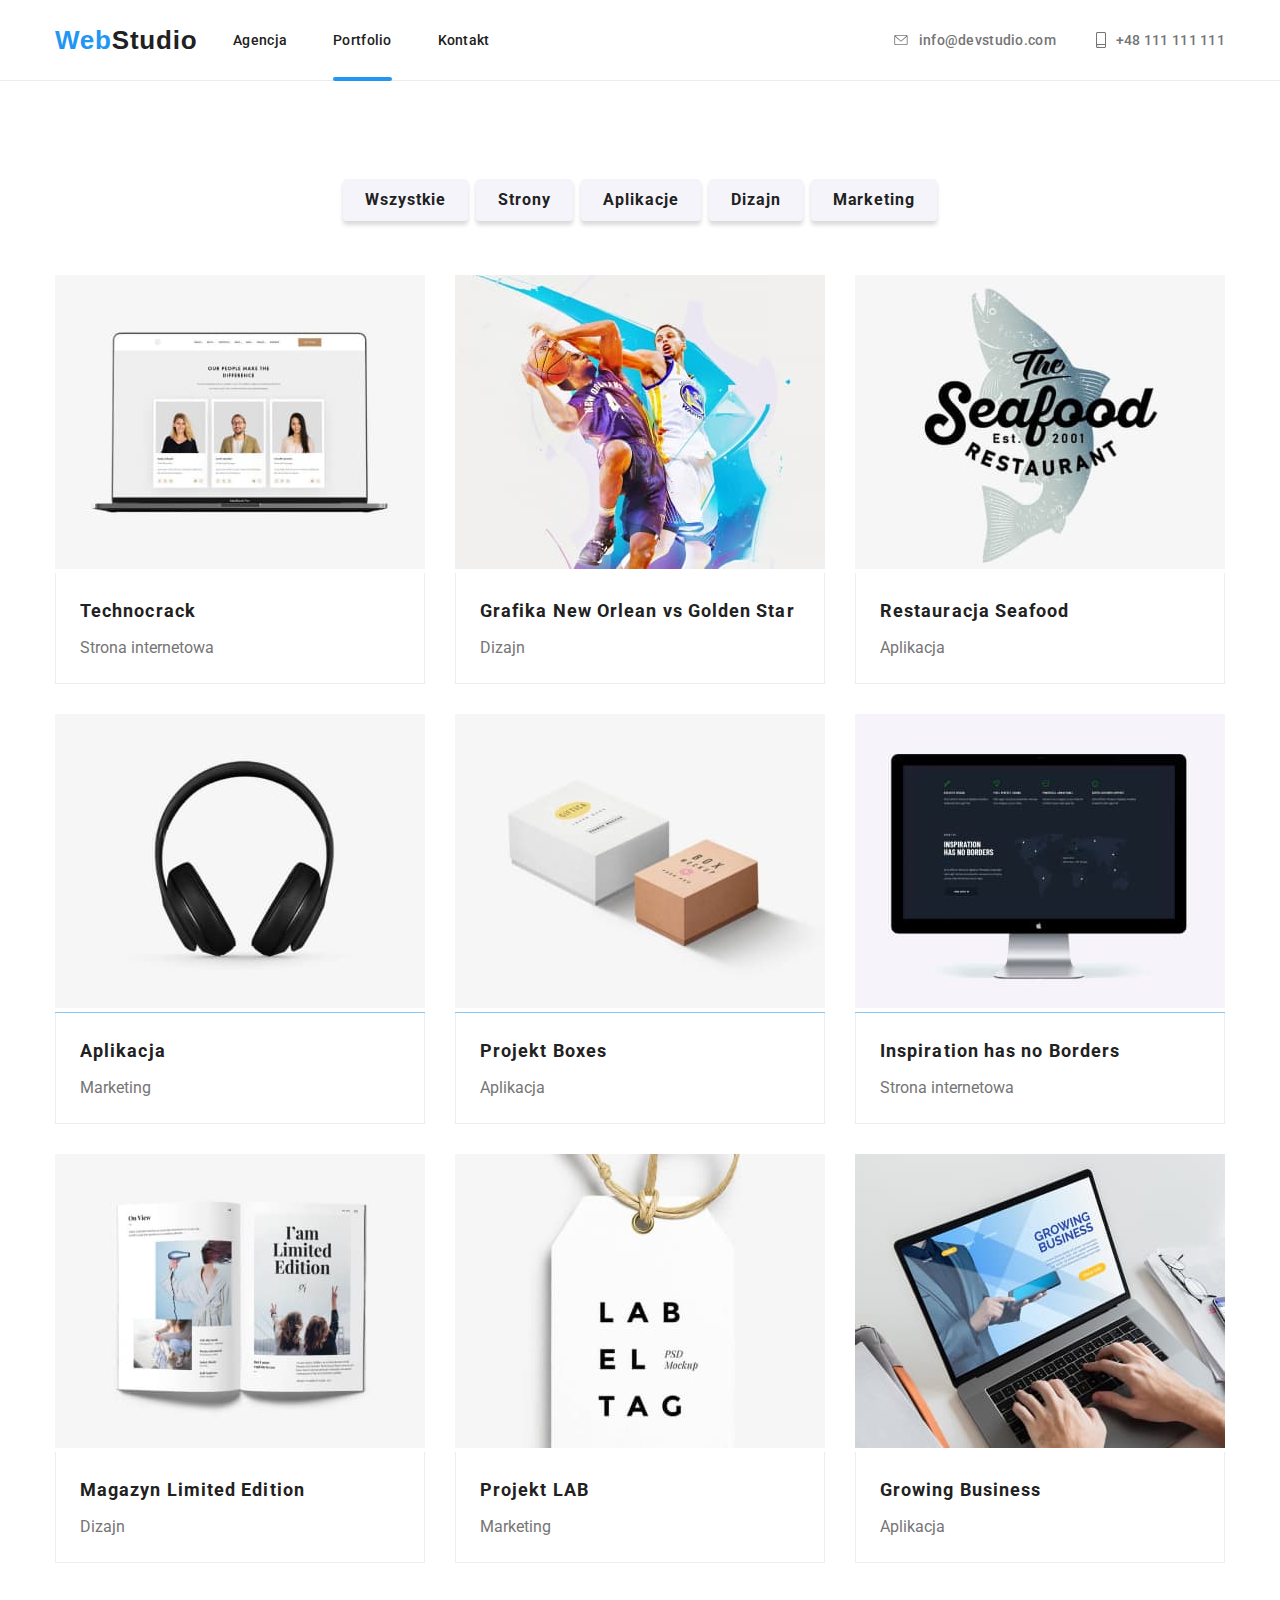
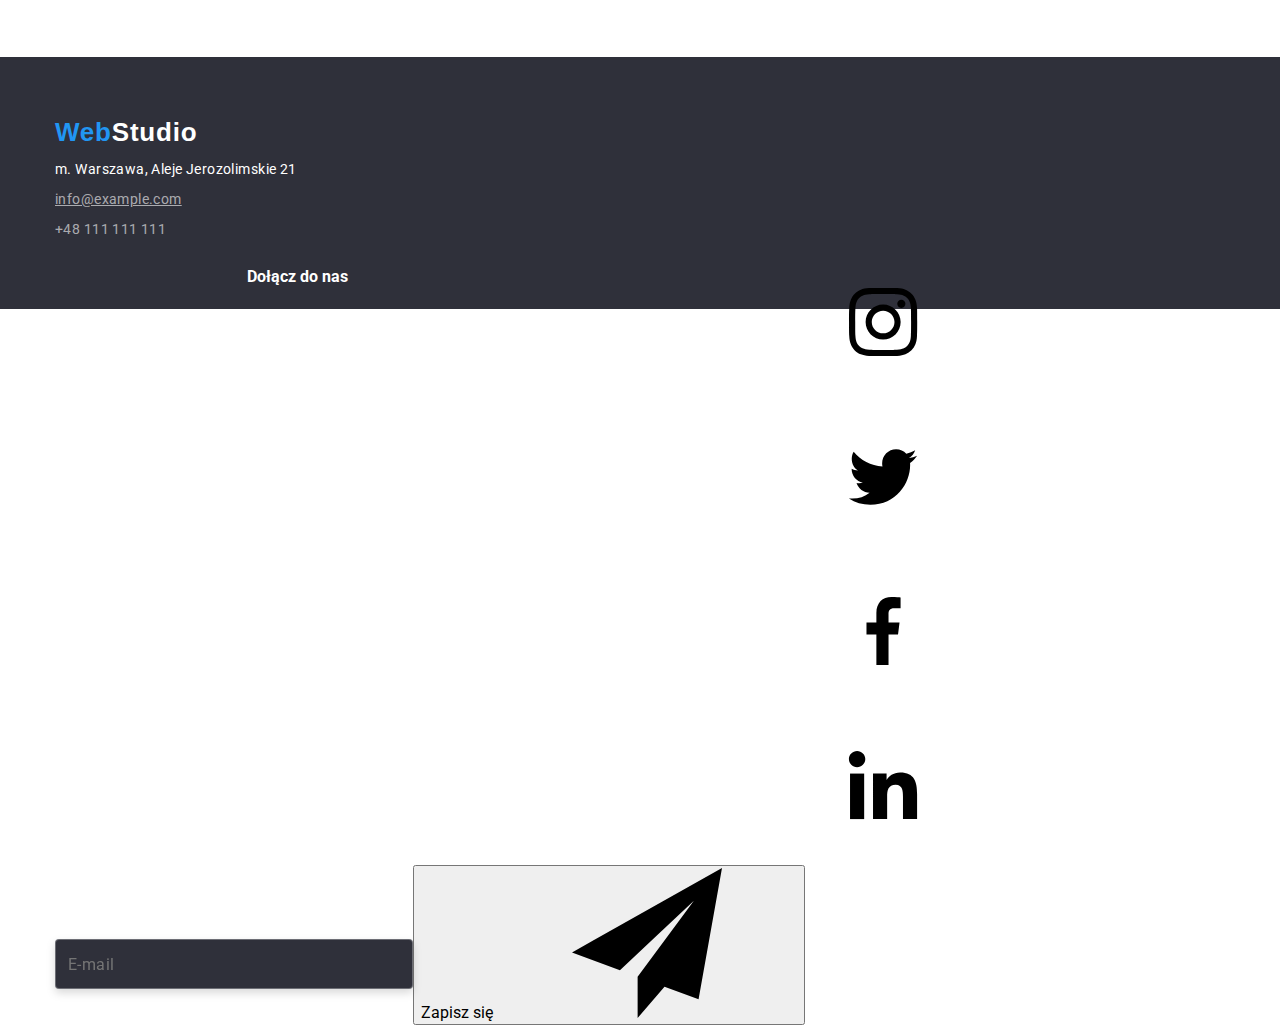
==== commit 0854400f: "walka" ====
--- a/portfolio.html
+++ b/portfolio.html
@@ -63,11 +63,11 @@
     <main>
       <section class="section">
         <ul class="portfoliobtns container">
-          <li><button class="portfoliobtns__button">Wszystkie</button></li>
-          <li><button class="portfoliobtns__button">Strony</button></li>
-          <li><button class="portfoliobtns__button">Aplikacje</button></li>
-          <li><button class="portfoliobtns__button">Dizajn</button></li>
-          <li><button class="portfoliobtns__button">Marketing</button></li>
+          <li><button class="button button--portfolio">Wszystkie</button></li>
+          <li><button class="button button--portfolio">Strony</button></li>
+          <li><button class="button button--portfolio">Aplikacje</button></li>
+          <li><button class="button button--portfolio">Dizajn</button></li>
+          <li><button class="button button--portfolio">Marketing</button></li>
         </ul>
         <ul class="portfoliocrds container">
           <li class="portfoliocrds__item">
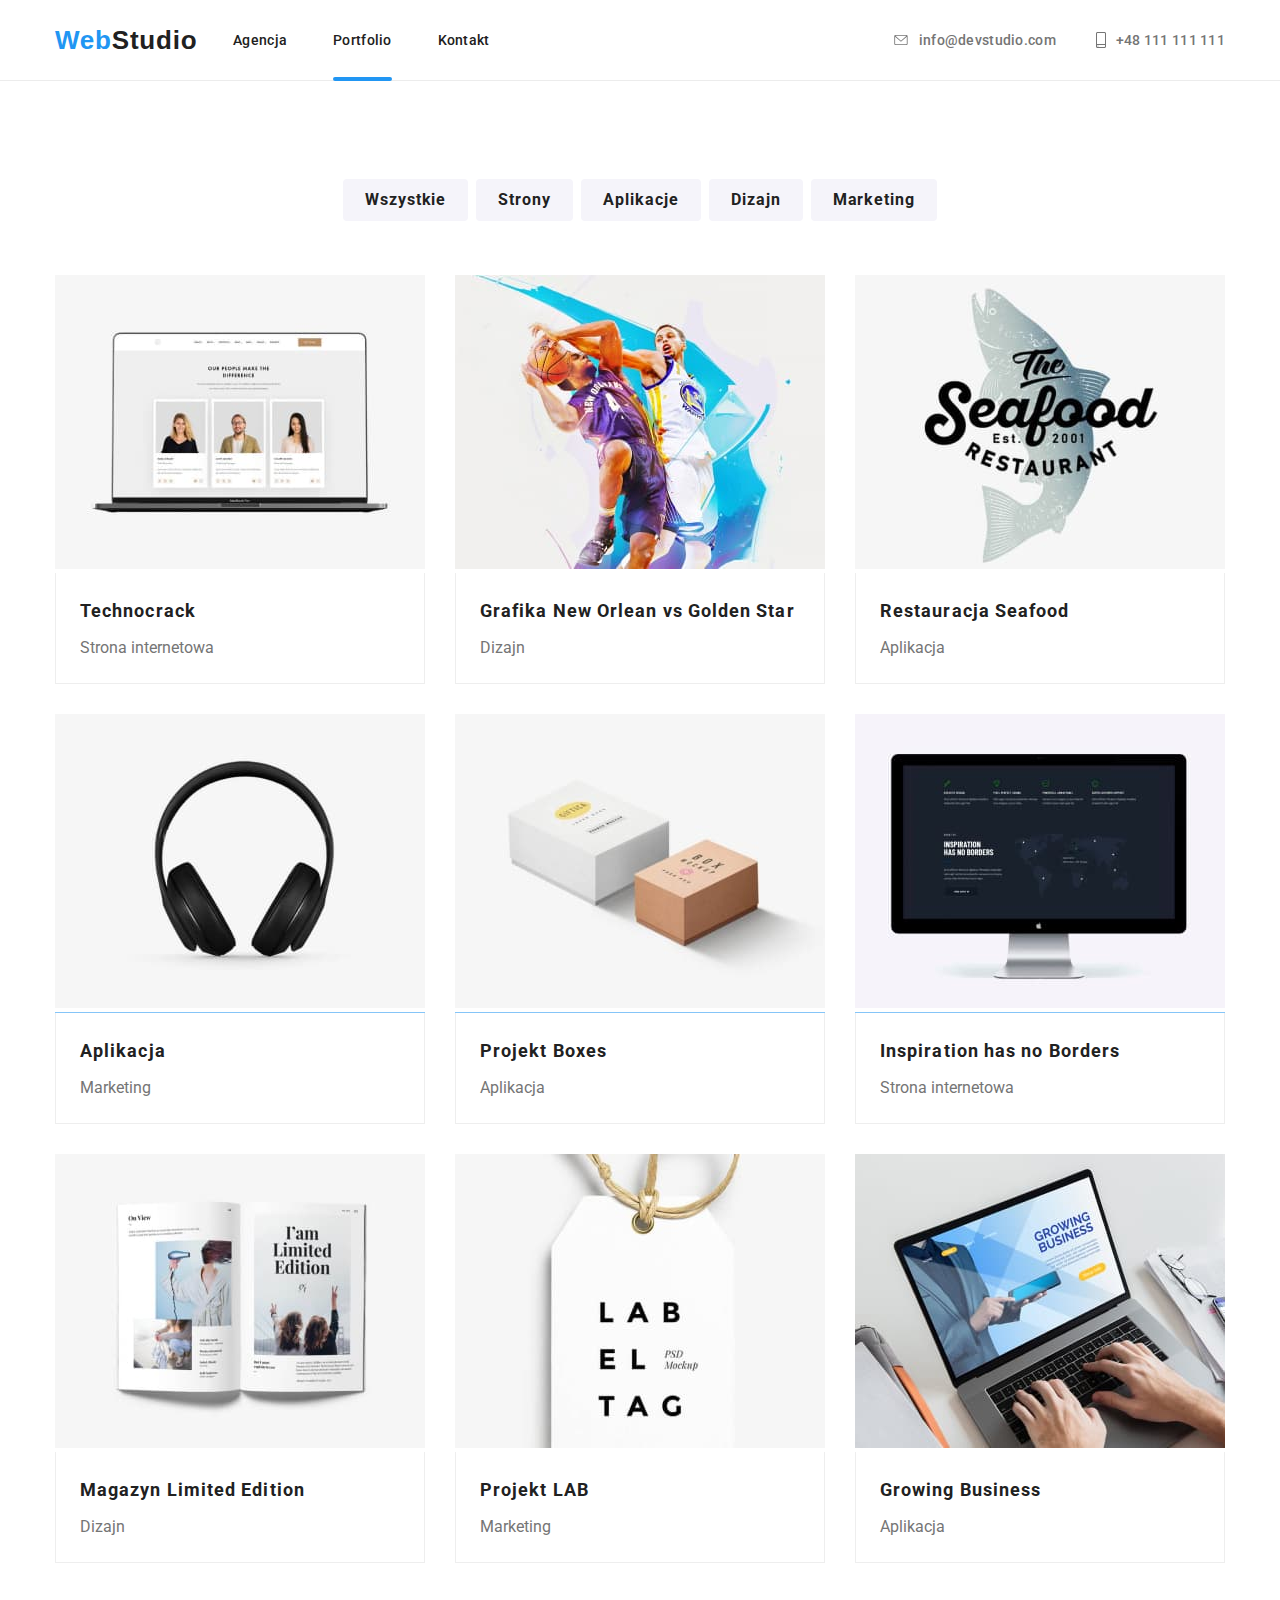
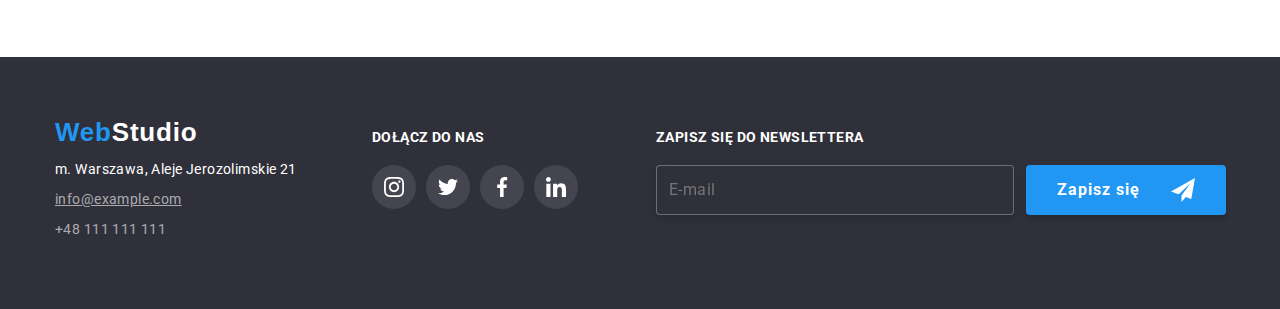
==== commit 2042dc95: "update" ====
--- a/portfolio.html
+++ b/portfolio.html
@@ -19,7 +19,7 @@
   </head>
   <body>
      <!-- Nagłówek -->
-     <header>
+    <header>
       <div class="header container">
         <!-- Nawigacja do innych stron -->
         <a class="header__logo" href="./index.html">Web<span>Studio</span>
@@ -36,25 +36,21 @@
           </li>
         </ul>
         <ul class="header__contacts">
-          <li class="header__contacts--icon">
-            <div class="header__contacts--div">
+          <li class="header__contact">
               <a class="header__link2" href="mailto:info@devstudio.com">
                 <svg class="header__icon" width="16px" height="10px">
                   <use href="./images/icons.svg#icon-envelope"></use>
                 </svg>
                 info@devstudio.com
               </a>
-            </div>
-          </li>
-          <li class="header__contacts--icon">
-            <div class="header__contacts--div">
+          </li>
+          <li class="header__contact">
               <a class="header__link2" href="tel:+48111111111">
                 <svg class="header__icon" width="10px" height="16px">
                   <use href="./images/icons.svg#icon-smartphone"></use>
                 </svg>
                 +48&nbsp111&nbsp111&nbsp111
               </a>
-            </div>
           </li>
         </ul>
       </div>
@@ -62,209 +58,209 @@
     <!-- Główna część strony -->
     <main>
       <section class="section">
-        <ul class="portfoliobtns container">
+        <ul class="portfolio-buttons container">
           <li><button class="button button--portfolio">Wszystkie</button></li>
           <li><button class="button button--portfolio">Strony</button></li>
           <li><button class="button button--portfolio">Aplikacje</button></li>
           <li><button class="button button--portfolio">Dizajn</button></li>
           <li><button class="button button--portfolio">Marketing</button></li>
         </ul>
-        <ul class="portfoliocrds container">
-          <li class="portfoliocrds__item">
-            <figure class="portfoliocrds__card">
-              <div class="portfoliocrds__box">
+        <ul class="portfolio-cards container">
+          <li class="portfolio-cards__item">
+            <figure class="portfolio-cards__card">
+              <div class="portfolio-cards__box">
                 <img
                   src="images\port1.jpg"
                   alt="port1.png"
                   width="370"
                   height="294"
                 />
-                <div class="portfoliocrds__overlay">
-                  Technocrack jest popularną platformą wykorzystywaną do
-                  rozpowszechniania koronawirusa. Firmy wykorzystują tę
-                  platformę do celów szpiegowskich i ataków na niezabezpieczone
-                  serwery konkurencji
-                </div>
-              </div>
-              <figcaption>
-                <h3 class="portfoliocrds__title">Technocrack</h3>
-                <p class="portfoliocrds__description">Strona internetowa</p>
-              </figcaption>
-            </figure>
-          </li>
-          <li class="portfoliocrds__item">
-            <figure class="portfoliocrds__card">
-              <div class="portfoliocrds__box">
+                <div class="portfolio-cards__overlay">
+                  Technocrack jest popularną platformą wykorzystywaną do
+                  rozpowszechniania koronawirusa. Firmy wykorzystują tę
+                  platformę do celów szpiegowskich i ataków na niezabezpieczone
+                  serwery konkurencji
+                </div>
+              </div>
+              <figcaption>
+                <h3 class="portfolio-cards__title">Technocrack</h3>
+                <p class="portfolio-cards__description">Strona internetowa</p>
+              </figcaption>
+            </figure>
+          </li>
+          <li class="portfolio-cards__item">
+            <figure class="portfolio-cards__card">
+              <div class="portfolio-cards__box">
                 <img
                   src="images\port2.jpg"
                   alt="port2.png"
                   width="370"
                   height="294"
                 />
-                <div class="portfoliocrds__overlay">
-                  Technocrack jest popularną platformą wykorzystywaną do
-                  rozpowszechniania koronawirusa. Firmy wykorzystują tę
-                  platformę do celów szpiegowskich i ataków na niezabezpieczone
-                  serwery konkurencji
-                </div>
-              </div>
-              <figcaption>
-                <h3 class="portfoliocrds__title">Grafika New Orlean vs Golden Star</h3>
-                <p class="portfoliocrds__description">Dizajn</p>
-              </figcaption>
-            </figure>
-          </li>
-          <li class="portfoliocrds__item">
-            <figure class="portfoliocrds__card">
-              <div class="portfoliocrds__box">
+                <div class="portfolio-cards__overlay">
+                  Technocrack jest popularną platformą wykorzystywaną do
+                  rozpowszechniania koronawirusa. Firmy wykorzystują tę
+                  platformę do celów szpiegowskich i ataków na niezabezpieczone
+                  serwery konkurencji
+                </div>
+              </div>
+              <figcaption>
+                <h3 class="portfolio-cards__title">Grafika New Orlean vs Golden Star</h3>
+                <p class="portfolio-cards__description">Dizajn</p>
+              </figcaption>
+            </figure>
+          </li>
+          <li class="portfolio-cards__item">
+            <figure class="portfolio-cards__card">
+              <div class="portfolio-cards__box">
                 <img
                   src="images\port3.jpg"
                   alt="port3.png"
                   width="370"
                   height="294"
                 />
-                <div class="portfoliocrds__overlay">
-                  Technocrack jest popularną platformą wykorzystywaną do
-                  rozpowszechniania koronawirusa. Firmy wykorzystują tę
-                  platformę do celów szpiegowskich i ataków na niezabezpieczone
-                  serwery konkurencji
-                </div>
-              </div>
-              <figcaption>
-                <h3 class="portfoliocrds__title">Restauracja Seafood</h3>
-                <p class="portfoliocrds__description">Aplikacja</p>
-              </figcaption>
-            </figure>
-          </li>
-          <li class="portfoliocrds__item">
-            <figure class="portfoliocrds__card">
-              <div class="portfoliocrds__box">
+                <div class="portfolio-cards__overlay">
+                  Technocrack jest popularną platformą wykorzystywaną do
+                  rozpowszechniania koronawirusa. Firmy wykorzystują tę
+                  platformę do celów szpiegowskich i ataków na niezabezpieczone
+                  serwery konkurencji
+                </div>
+              </div>
+              <figcaption>
+                <h3 class="portfolio-cards__title">Restauracja Seafood</h3>
+                <p class="portfolio-cards__description">Aplikacja</p>
+              </figcaption>
+            </figure>
+          </li>
+          <li class="portfolio-cards__item">
+            <figure class="portfolio-cards__card">
+              <div class="portfolio-cards__box">
                 <img
                   src="images\port4.jpg"
                   alt="port4.png"
                   width="370"
                   height="294"
                 />
-                <div class="portfoliocrds__overlay">
-                  Technocrack jest popularną platformą wykorzystywaną do
-                  rozpowszechniania koronawirusa. Firmy wykorzystują tę
-                  platformę do celów szpiegowskich i ataków na niezabezpieczone
-                  serwery konkurencji
-                </div>
-              </div>
-              <figcaption>
-                <h3 class="portfoliocrds__title">Aplikacja</h3>
-                <p class="portfoliocrds__description">Marketing</p>
-              </figcaption>
-            </figure>
-          </li>
-          <li class="portfoliocrds__item">
-            <figure class="portfoliocrds__card">
-              <div class="portfoliocrds__box">
+                <div class="portfolio-cards__overlay">
+                  Technocrack jest popularną platformą wykorzystywaną do
+                  rozpowszechniania koronawirusa. Firmy wykorzystują tę
+                  platformę do celów szpiegowskich i ataków na niezabezpieczone
+                  serwery konkurencji
+                </div>
+              </div>
+              <figcaption>
+                <h3 class="portfolio-cards__title">Aplikacja</h3>
+                <p class="portfolio-cards__description">Marketing</p>
+              </figcaption>
+            </figure>
+          </li>
+          <li class="portfolio-cards__item">
+            <figure class="portfolio-cards__card">
+              <div class="portfolio-cards__box">
                 <img
                   src="images\port5.jpg"
                   alt="port5.png"
                   width="370"
                   height="294"
                 />
-                <div class="portfoliocrds__overlay">
-                  Technocrack jest popularną platformą wykorzystywaną do
-                  rozpowszechniania koronawirusa. Firmy wykorzystują tę
-                  platformę do celów szpiegowskich i ataków na niezabezpieczone
-                  serwery konkurencji
-                </div>
-              </div>
-              <figcaption>
-                <h3 class="portfoliocrds__title">Projekt Boxes</h3>
-                <p class="portfoliocrds__description">Aplikacja</p>
-              </figcaption>
-            </figure>
-          </li>
-          <li class="portfoliocrds__item">
-            <figure class="portfoliocrds__card">
-              <div class="portfoliocrds__box">
+                <div class="portfolio-cards__overlay">
+                  Technocrack jest popularną platformą wykorzystywaną do
+                  rozpowszechniania koronawirusa. Firmy wykorzystują tę
+                  platformę do celów szpiegowskich i ataków na niezabezpieczone
+                  serwery konkurencji
+                </div>
+              </div>
+              <figcaption>
+                <h3 class="portfolio-cards__title">Projekt Boxes</h3>
+                <p class="portfolio-cards__description">Aplikacja</p>
+              </figcaption>
+            </figure>
+          </li>
+          <li class="portfolio-cards__item">
+            <figure class="portfolio-cards__card">
+              <div class="portfolio-cards__box">
                 <img
                   src="images\port6.jpg"
                   alt="port6.png"
                   width="370"
                   height="294"
                 />
-                <div class="portfoliocrds__overlay">
-                  Technocrack jest popularną platformą wykorzystywaną do
-                  rozpowszechniania koronawirusa. Firmy wykorzystują tę
-                  platformę do celów szpiegowskich i ataków na niezabezpieczone
-                  serwery konkurencji
-                </div>
-              </div>
-              <figcaption>
-                <h3 class="portfoliocrds__title">Inspiration has no Borders</h3>
-                <p class="portfoliocrds__description">Strona internetowa</p>
-              </figcaption>
-            </figure>
-          </li>
-          <li class="portfoliocrds__item">
-            <figure class="portfoliocrds__card">
-              <div class="portfoliocrds__box">
+                <div class="portfolio-cards__overlay">
+                  Technocrack jest popularną platformą wykorzystywaną do
+                  rozpowszechniania koronawirusa. Firmy wykorzystują tę
+                  platformę do celów szpiegowskich i ataków na niezabezpieczone
+                  serwery konkurencji
+                </div>
+              </div>
+              <figcaption>
+                <h3 class="portfolio-cards__title">Inspiration has no Borders</h3>
+                <p class="portfolio-cards__description">Strona internetowa</p>
+              </figcaption>
+            </figure>
+          </li>
+          <li class="portfolio-cards__item">
+            <figure class="portfolio-cards__card">
+              <div class="portfolio-cards__box">
                 <img
                   src="images\port7.jpg"
                   alt="port7.png"
                   width="370"
                   height="294"
                 />
-                <div class="portfoliocrds__overlay">
-                  Technocrack jest popularną platformą wykorzystywaną do
-                  rozpowszechniania koronawirusa. Firmy wykorzystują tę
-                  platformę do celów szpiegowskich i ataków na niezabezpieczone
-                  serwery konkurencji
-                </div>
-              </div>
-              <figcaption>
-                <h3 class="portfoliocrds__title">Magazyn Limited Edition</h3>
-                <p class="portfoliocrds__description">Dizajn</p>
-              </figcaption>
-            </figure>
-          </li>
-          <li class="portfoliocrds__item">
-            <figure class="portfoliocrds__card">
-              <div class="portfoliocrds__box">
+                <div class="portfolio-cards__overlay">
+                  Technocrack jest popularną platformą wykorzystywaną do
+                  rozpowszechniania koronawirusa. Firmy wykorzystują tę
+                  platformę do celów szpiegowskich i ataków na niezabezpieczone
+                  serwery konkurencji
+                </div>
+              </div>
+              <figcaption>
+                <h3 class="portfolio-cards__title">Magazyn Limited Edition</h3>
+                <p class="portfolio-cards__description">Dizajn</p>
+              </figcaption>
+            </figure>
+          </li>
+          <li class="portfolio-cards__item">
+            <figure class="portfolio-cards__card">
+              <div class="portfolio-cards__box">
                 <img
                   src="images\port8.jpg"
                   alt="port8.png"
                   width="370"
                   height="294"
                 />
-                <div class="portfoliocrds__overlay">
-                  Technocrack jest popularną platformą wykorzystywaną do
-                  rozpowszechniania koronawirusa. Firmy wykorzystują tę
-                  platformę do celów szpiegowskich i ataków na niezabezpieczone
-                  serwery konkurencji
-                </div>
-              </div>
-              <figcaption>
-                <h3 class="portfoliocrds__title">Projekt LAB</h3>
-                <p class="portfoliocrds__description">Marketing</p>
-              </figcaption>
-            </figure>
-          </li>
-          <li class="portfoliocrds__item">
-            <figure class="portfoliocrds__card">
-              <div class="portfoliocrds__box">
+                <div class="portfolio-cards__overlay">
+                  Technocrack jest popularną platformą wykorzystywaną do
+                  rozpowszechniania koronawirusa. Firmy wykorzystują tę
+                  platformę do celów szpiegowskich i ataków na niezabezpieczone
+                  serwery konkurencji
+                </div>
+              </div>
+              <figcaption>
+                <h3 class="portfolio-cards__title">Projekt LAB</h3>
+                <p class="portfolio-cards__description">Marketing</p>
+              </figcaption>
+            </figure>
+          </li>
+          <li class="portfolio-cards__item">
+            <figure class="portfolio-cards__card">
+              <div class="portfolio-cards__box">
                 <img
                   src="images\port9.jpg"
                   alt="port9.png"
                   width="370"
                   height="294"
                 />
-                <div class="portfoliocrds__overlay">
-                  Technocrack jest popularną platformą wykorzystywaną do
-                  rozpowszechniania koronawirusa. Firmy wykorzystują tę
-                  platformę do celów szpiegowskich i ataków na niezabezpieczone
-                  serwery konkurencji
-                </div>
-              </div>
-              <figcaption>
-                <h3 class="portfoliocrds__title">Growing Business</h3>
-                <p class="portfoliocrds__description">Aplikacja</p>
+                <div class="portfolio-cards__overlay">
+                  Technocrack jest popularną platformą wykorzystywaną do
+                  rozpowszechniania koronawirusa. Firmy wykorzystują tę
+                  platformę do celów szpiegowskich i ataków na niezabezpieczone
+                  serwery konkurencji
+                </div>
+              </div>
+              <figcaption>
+                <h3 class="portfolio-cards__title">Growing Business</h3>
+                <p class="portfolio-cards__description">Aplikacja</p>
               </figcaption>
             </figure>
           </li>
@@ -272,10 +268,10 @@
       </section>
     </main>
      <!-- Stopka strony start -->
-     <footer class="footer">
-      <div class="footer__flex container">
+    <footer class="footer">
+      <div class="footer__content container">
         <address class="footer__address">
-          <ul class="footer__ul">
+          <ul class="footer__list">
             <li>
               <a class="footer__logo" href="./index.html">Web<span>Studio</span>
               </a>
@@ -293,33 +289,33 @@
             </li>
           </ul>
         </address>
-        <div class="footer__icons">
-          <h4 class="footer__join">Dołącz do nas</h4>
-          <ul class="footer__iconslst">
-            <li>
-              <div class="footer__div">
-                <svg class="footer__iconssvg">
+        <div class="footer__social">
+          <h4 class="footer__header">Dołącz do nas</h4>
+          <ul class="social">
+            <li>
+              <div class="social__items">
+                <svg class="social__icons social__icons--footer">
                   <use href="./images/icons.svg#icon-insta"></use>
                 </svg>
               </div>
             </li>
             <li>
-              <div class="footer__div">
-                <svg class="footer__iconssvg">
+              <div class="social__items">
+                <svg class="social__icons social__icons--footer">
                   <use href="./images/icons.svg#icon-twitter"></use>
                 </svg>
               </div>
             </li>
             <li>
-              <div class="footer__div">
-                <svg class="footer__iconssvg">
+              <div class="social__items">
+                <svg class="social__icons social__icons--footer">
                   <use href="./images/icons.svg#icon-fb"></use>
                 </svg>
               </div>
             </li>
             <li>
-              <div class="footer__div">
-                <svg class="footer__iconssvg">
+              <div class="social__items">
+                <svg class="social__icons social__icons--footer">
                   <use href="./images/icons.svg#icon-linkedin"></use>
                 </svg>
               </div>
@@ -328,7 +324,7 @@
         </div>
         <div>
           <form class="footer__form">
-            <label class="footer__newsletterlbl">
+            <label class="footer__newsletter-label">
               Zapisz się do newslettera
               <input
                 class="footer__newsletter"
@@ -337,7 +333,7 @@
                 placeholder="E-mail"
               />
             </label>
-            <button class="footer__newsletterbtn" type="submit">
+            <button class="button button--footer" type="submit">
               Zapisz się
               <svg>
                 <use href="./images/icons.svg#icon-send"></use>
